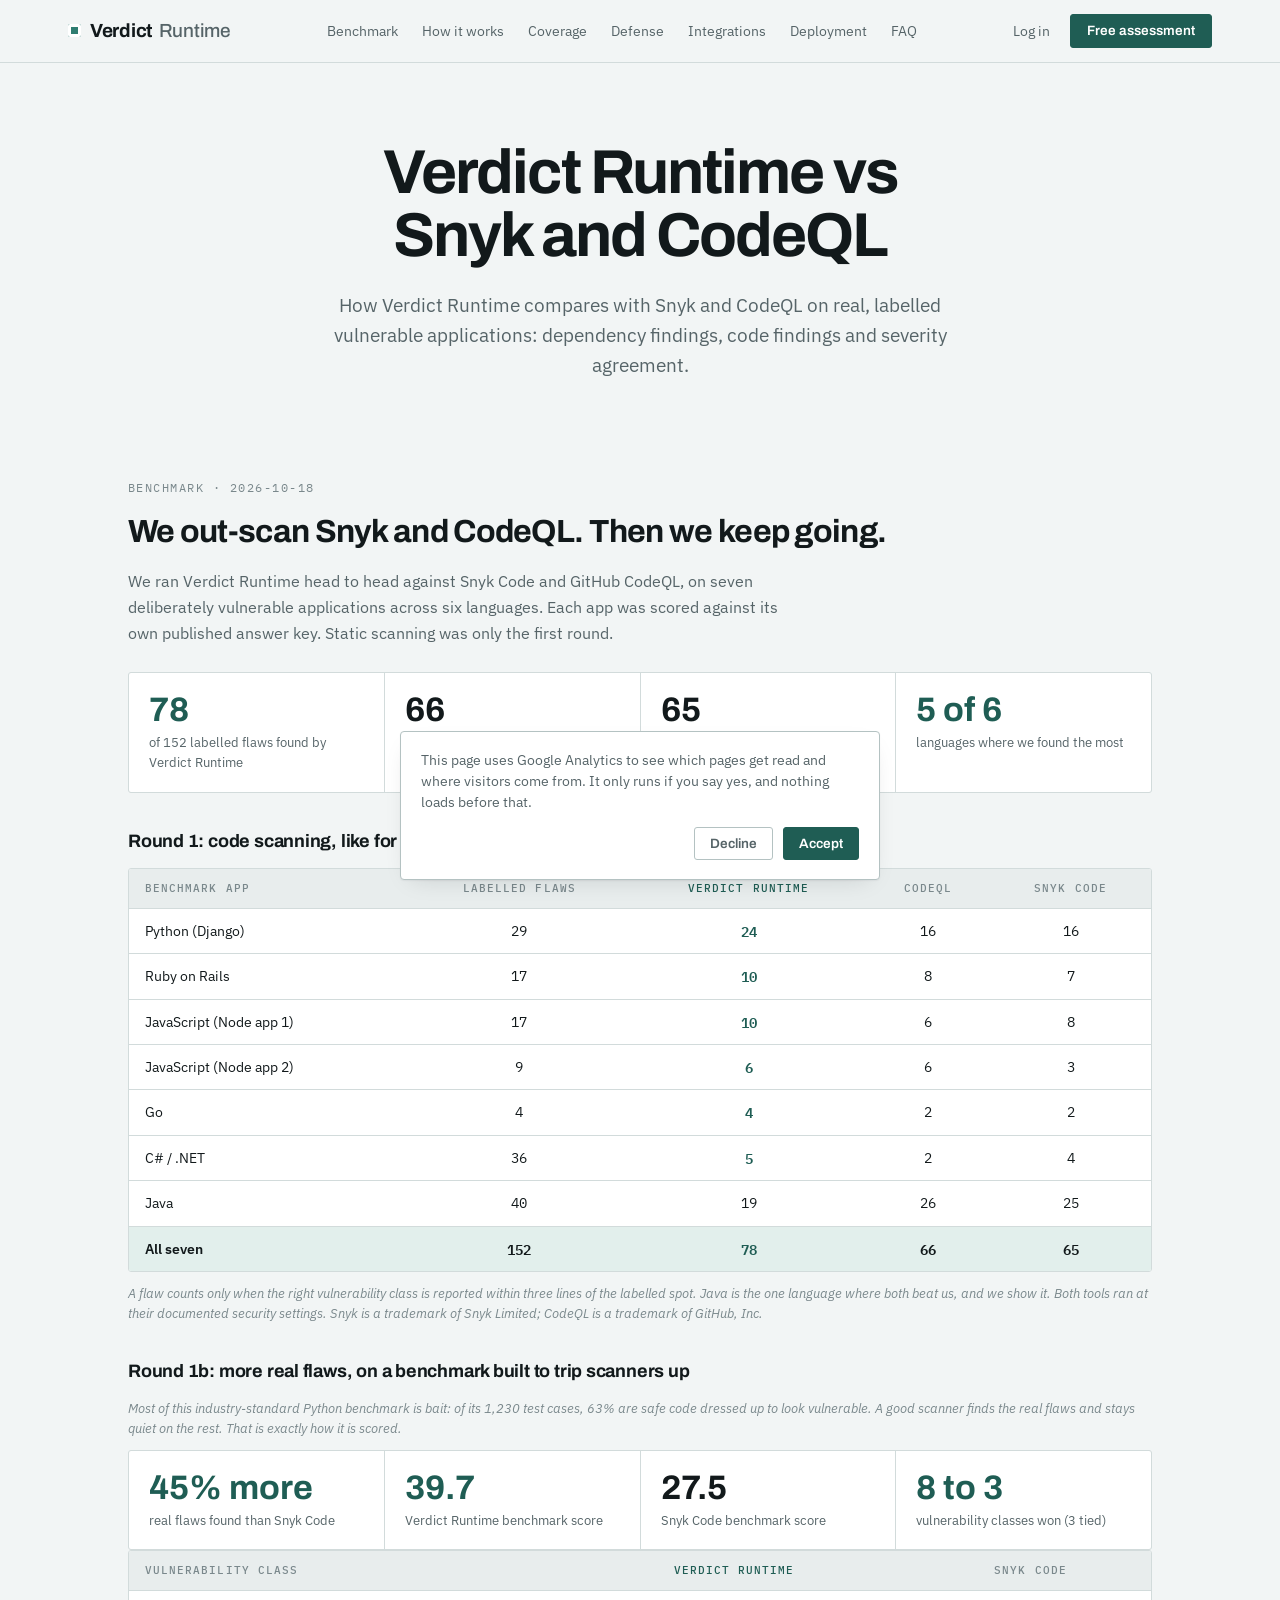
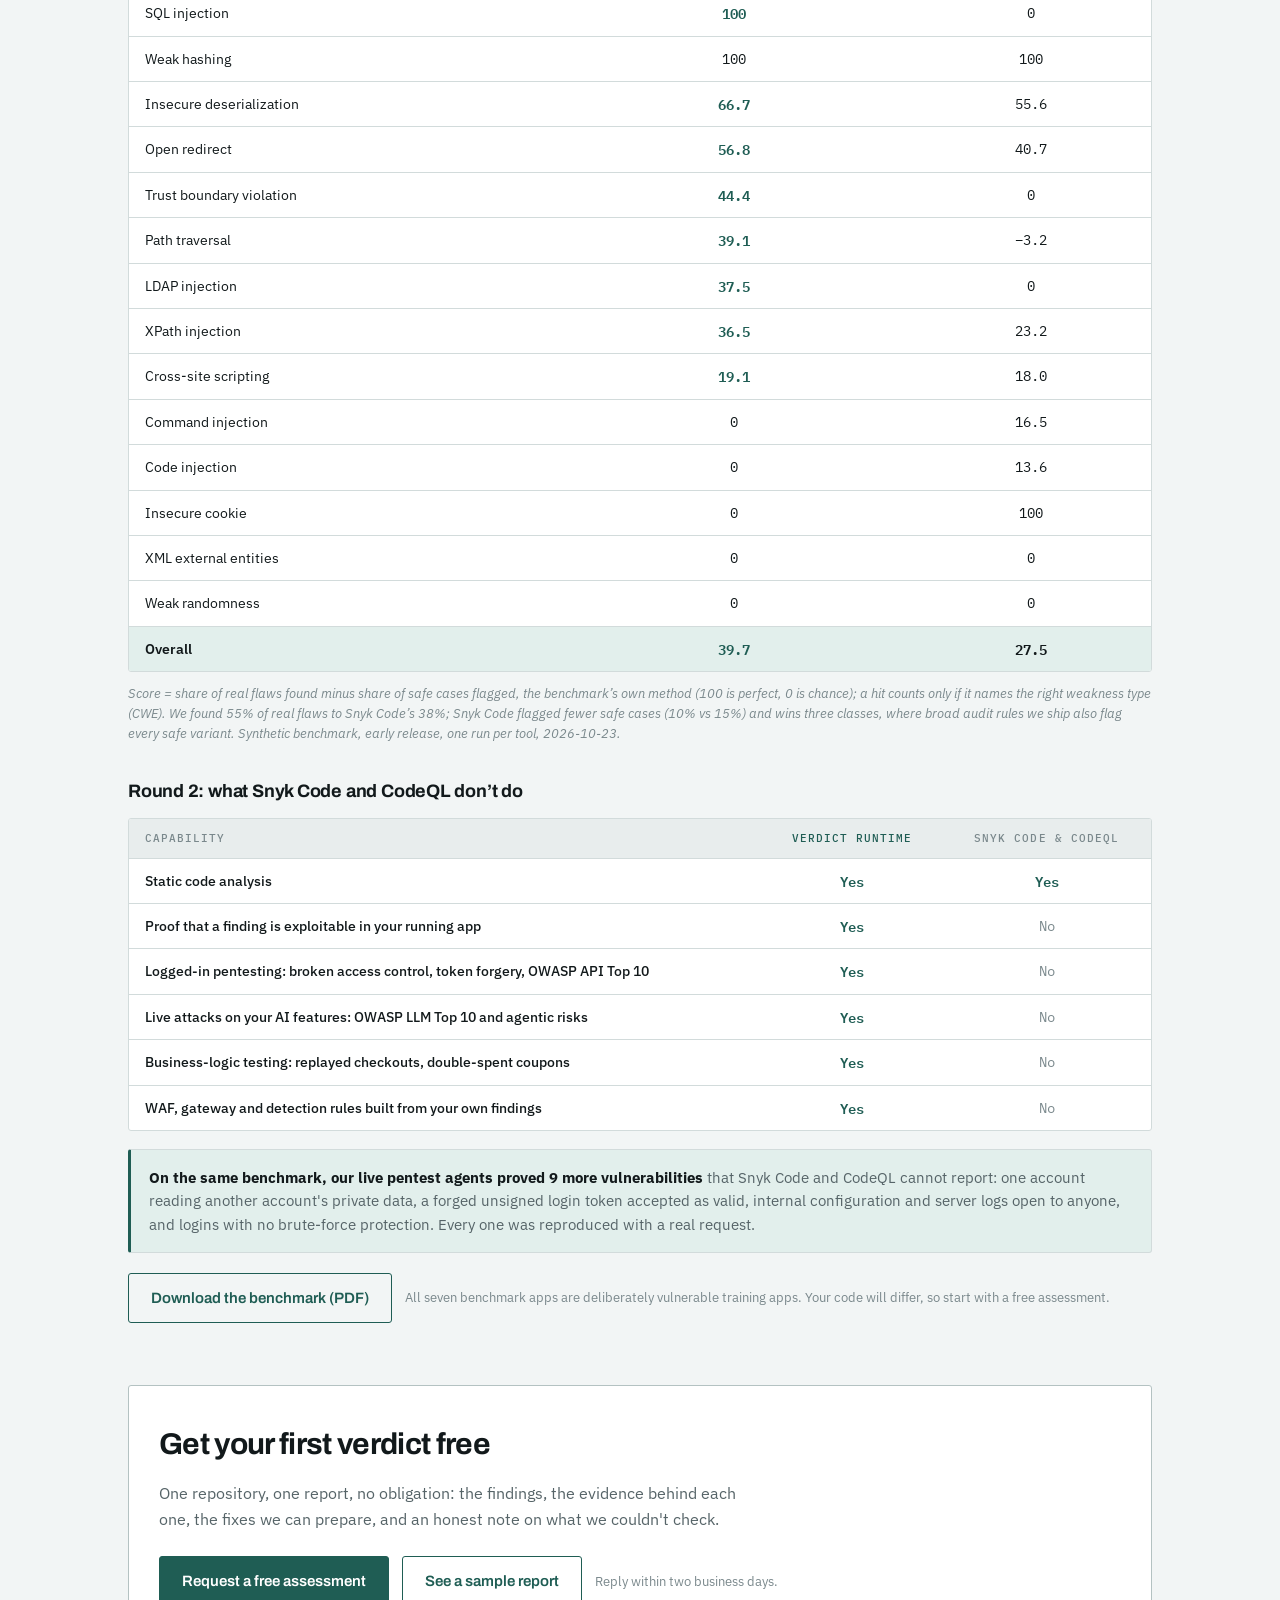
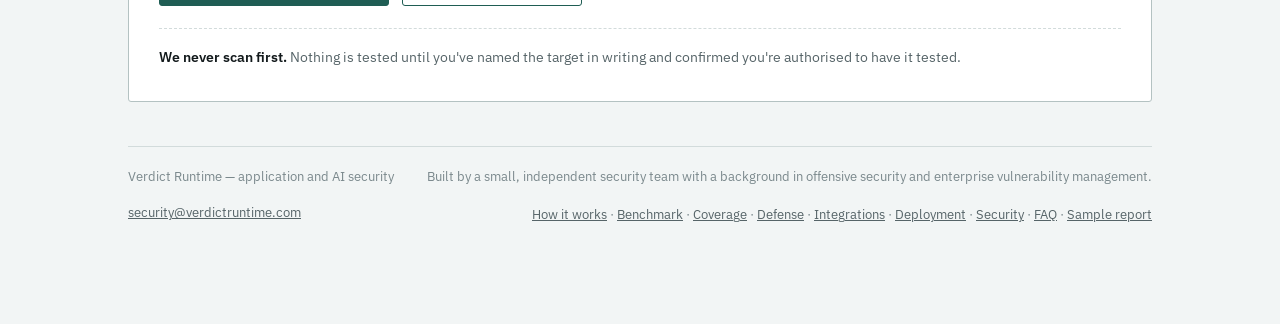
==== benchmark/index.html @ 04aa4dc8 "Benchmark: add Round 1b - precision vs Snyk Code on a labelled 1,230-case Python benchmark Co-Author" ====
<!doctype html>
<html lang="en">
<head>
<meta charset="utf-8">
<meta name="viewport" content="width=device-width, initial-scale=1">
<title>Benchmark vs Snyk and CodeQL - Verdict Runtime</title>
<meta name="description" content="How Verdict Runtime compares with Snyk and CodeQL on real, labelled vulnerable applications: dependency findings, code findings and severity agreement.">
<link rel="canonical" href="https://verdictruntime.com/benchmark/">
<link rel="icon" href="/favicon.svg" type="image/svg+xml">
<meta property="og:type" content="website">
<meta property="og:site_name" content="Verdict Runtime">
<meta property="og:title" content="Benchmark vs Snyk and CodeQL - Verdict Runtime">
<meta property="og:description" content="How Verdict Runtime compares with Snyk and CodeQL on real, labelled vulnerable applications: dependency findings, code findings and severity agreement.">
<meta property="og:url" content="https://verdictruntime.com/benchmark/">
<meta name="twitter:card" content="summary_large_image">
<link rel="preconnect" href="https://fonts.googleapis.com">
<link rel="preconnect" href="https://fonts.gstatic.com" crossorigin>
<link rel="stylesheet" href="https://fonts.googleapis.com/css2?family=Archivo:wght@500;600;700&amp;family=IBM+Plex+Mono:wght@400;500&amp;family=IBM+Plex+Sans:wght@400;500;600&amp;display=swap">
<link rel="stylesheet" href="/styles.css?v=9">
<script defer src="/consent.js"></script>
</head>
<body>

<nav class="topnav" aria-label="Main">
  <div class="topnav-in">
    <a class="wordmark" href="/"><span class="mark"></span><span>Verdict<span class="wordmark-2">Runtime</span></span></a>
    <div class="topnav-links">
      <a href="/benchmark/">Benchmark</a>
      <a href="/how-it-works/">How it works</a>
      <a href="/coverage/">Coverage</a>
      <a href="/defense/">Defense</a>
      <a href="/integrations/">Integrations</a>
      <a href="/deployment/">Deployment</a>
      <a href="/faq/">FAQ</a>
    </div>
    <div class="topnav-actions">
      <a class="topnav-login" href="https://app.verdictruntime.com/">Log in</a>
      <a class="btn btn-sm" href="mailto:security@verdictruntime.com?subject=Free%20first%20assessment&amp;body=Company%3A%0AWhat%20to%20assess%20(repository%20or%20URL)%3A%0AAre%20you%20authorised%20to%20have%20it%20tested%3F%3A%0A">Free assessment</a>
    </div>
  </div>
</nav>

<div class="wrap" id="top">

  <div class="hero hero-page">
    <h1>Verdict Runtime vs Snyk and CodeQL</h1>
    <p class="lede">How Verdict Runtime compares with Snyk and CodeQL on real, labelled vulnerable applications: dependency findings, code findings and severity agreement.</p>
  </div>

  <section id="benchmark">
    <div class="sec-head">
      <div class="eyebrow">Benchmark &middot; 2026-10-18</div>
      <h2>We out-scan Snyk and CodeQL. Then we keep going.</h2>
      <p>
        We ran Verdict Runtime head to head against Snyk Code and GitHub CodeQL, on seven
        deliberately vulnerable applications across six languages. Each app was scored against its own
        published answer key. Static scanning was only the first round.
      </p>
    </div>

    <div class="stats stats-tight">
      <div class="stat"><div class="stat-n ok">78</div><div class="stat-l">of 152 labelled flaws found by Verdict Runtime</div></div>
      <div class="stat"><div class="stat-n">66</div><div class="stat-l">found by GitHub CodeQL</div></div>
      <div class="stat"><div class="stat-n">65</div><div class="stat-l">found by Snyk Code</div></div>
      <div class="stat"><div class="stat-n ok">5 of 6</div><div class="stat-l">languages where we found the most</div></div>
    </div>

    <h3 class="bench-sub">Round 1: code scanning, like for like</h3>
    <div class="table-scroll">
      <table class="bench-table">
        <thead>
          <tr><th>Benchmark app</th><th class="num">Labelled flaws</th><th class="num us-h">Verdict Runtime</th><th class="num">CodeQL</th><th class="num">Snyk Code</th></tr>
        </thead>
        <tbody>
          <tr><td>Python (Django)</td><td class="num">29</td><td class="num us">24</td><td class="num">16</td><td class="num">16</td></tr>
          <tr><td>Ruby on Rails</td><td class="num">17</td><td class="num us">10</td><td class="num">8</td><td class="num">7</td></tr>
          <tr><td>JavaScript (Node app 1)</td><td class="num">17</td><td class="num us">10</td><td class="num">6</td><td class="num">8</td></tr>
          <tr><td>JavaScript (Node app 2)</td><td class="num">9</td><td class="num us">6</td><td class="num">6</td><td class="num">3</td></tr>
          <tr><td>Go</td><td class="num">4</td><td class="num us">4</td><td class="num">2</td><td class="num">2</td></tr>
          <tr><td>C# / .NET</td><td class="num">36</td><td class="num us">5</td><td class="num">2</td><td class="num">4</td></tr>
          <tr><td>Java</td><td class="num">40</td><td class="num">19</td><td class="num">26</td><td class="num">25</td></tr>
          <tr class="total"><td>All seven</td><td class="num">152</td><td class="num us">78</td><td class="num">66</td><td class="num">65</td></tr>
        </tbody>
      </table>
    </div>
    <p class="caption">
      A flaw counts only when the right vulnerability class is reported within three lines of the labelled spot.
      Java is the one language where both beat us, and we show it. Both tools ran at their documented security settings. Snyk is a trademark of Snyk Limited; CodeQL is a trademark of GitHub, Inc.
    </p>

    <h3 class="bench-sub">Round 1b: more real flaws, on a benchmark built to trip scanners up</h3>
    <p class="caption">
      Most of this industry-standard Python benchmark is bait: of its 1,230 test cases, 63% are safe code dressed up to
      look vulnerable. A good scanner finds the real flaws and stays quiet on the rest. That is exactly how it is scored.
    </p>
    <div class="stats stats-tight">
      <div class="stat"><div class="stat-n ok">45% more</div><div class="stat-l">real flaws found than Snyk Code</div></div>
      <div class="stat"><div class="stat-n ok">39.7</div><div class="stat-l">Verdict Runtime benchmark score</div></div>
      <div class="stat"><div class="stat-n">27.5</div><div class="stat-l">Snyk Code benchmark score</div></div>
      <div class="stat"><div class="stat-n ok">8 to 3</div><div class="stat-l">vulnerability classes won (3 tied)</div></div>
    </div>
    <div class="table-scroll">
      <table class="bench-table">
        <thead>
          <tr><th>Vulnerability class</th><th class="num us-h">Verdict Runtime</th><th class="num">Snyk Code</th></tr>
        </thead>
        <tbody>
          <tr><td>SQL injection</td><td class="num us">100</td><td class="num">0</td></tr>
          <tr><td>Weak hashing</td><td class="num">100</td><td class="num">100</td></tr>
          <tr><td>Insecure deserialization</td><td class="num us">66.7</td><td class="num">55.6</td></tr>
          <tr><td>Open redirect</td><td class="num us">56.8</td><td class="num">40.7</td></tr>
          <tr><td>Trust boundary violation</td><td class="num us">44.4</td><td class="num">0</td></tr>
          <tr><td>Path traversal</td><td class="num us">39.1</td><td class="num">&minus;3.2</td></tr>
          <tr><td>LDAP injection</td><td class="num us">37.5</td><td class="num">0</td></tr>
          <tr><td>XPath injection</td><td class="num us">36.5</td><td class="num">23.2</td></tr>
          <tr><td>Cross-site scripting</td><td class="num us">19.1</td><td class="num">18.0</td></tr>
          <tr><td>Command injection</td><td class="num">0</td><td class="num">16.5</td></tr>
          <tr><td>Code injection</td><td class="num">0</td><td class="num">13.6</td></tr>
          <tr><td>Insecure cookie</td><td class="num">0</td><td class="num">100</td></tr>
          <tr><td>XML external entities</td><td class="num">0</td><td class="num">0</td></tr>
          <tr><td>Weak randomness</td><td class="num">0</td><td class="num">0</td></tr>
          <tr class="total"><td>Overall</td><td class="num us">39.7</td><td class="num">27.5</td></tr>
        </tbody>
      </table>
    </div>
    <p class="caption">
      Score = share of real flaws found minus share of safe cases flagged, the benchmark&rsquo;s own method (100 is perfect,
      0 is chance); a hit counts only if it names the right weakness type (CWE). We found 55% of real flaws to Snyk Code&rsquo;s 38%;
      Snyk Code flagged fewer safe cases (10% vs 15%) and wins three classes, where broad audit rules we ship also flag every
      safe variant. Synthetic benchmark, early release, one run per tool, 2026-10-23.
    </p>

    <h3 class="bench-sub">Round 2: what Snyk Code and CodeQL don&rsquo;t do</h3>
    <div class="table-scroll">
      <table class="bench-table vs">
        <thead>
          <tr><th>Capability</th><th class="num us-h">Verdict Runtime</th><th class="num">Snyk Code &amp; CodeQL</th></tr>
        </thead>
        <tbody>
          <tr><td class="what">Static code analysis</td><td class="num yes">Yes</td><td class="num yes">Yes</td></tr>
          <tr><td class="what">Proof that a finding is exploitable in your running app</td><td class="num yes">Yes</td><td class="num no">No</td></tr>
          <tr><td class="what">Logged-in pentesting: broken access control, token forgery, OWASP API Top 10</td><td class="num yes">Yes</td><td class="num no">No</td></tr>
          <tr><td class="what">Live attacks on your AI features: OWASP LLM Top 10 and agentic risks</td><td class="num yes">Yes</td><td class="num no">No</td></tr>
          <tr><td class="what">Business-logic testing: replayed checkouts, double-spent coupons</td><td class="num yes">Yes</td><td class="num no">No</td></tr>
          <tr><td class="what">WAF, gateway and detection rules built from your own findings</td><td class="num yes">Yes</td><td class="num no">No</td></tr>
        </tbody>
      </table>
    </div>

    <div class="bench-live">
      <strong>On the same benchmark, our live pentest agents proved 9 more vulnerabilities</strong> that Snyk Code and CodeQL
      cannot report: one account reading another account's private data, a forged unsigned
      login token accepted as valid, internal configuration and server logs open to anyone, and logins
      with no brute-force protection. Every one was reproduced with a real request.
    </div>

    <div class="cta-row">
      <a class="btn btn-ghost" href="/verdict-runtime-vs-snyk-codeql.pdf" download>Download the benchmark (PDF)</a>
      <span class="btn-note">All seven benchmark apps are deliberately vulnerable training apps. Your code will differ, so start with a free assessment.</span>
    </div>
  </section>

  <div class="cta">
    <h2>Get your first verdict free</h2>
    <p>
      One repository, one report, no obligation: the findings, the evidence behind each one, the
      fixes we can prepare, and an honest note on what we couldn't check.
    </p>
    <div class="cta-row">
      <a class="btn" href="mailto:security@verdictruntime.com?subject=Free%20first%20assessment&amp;body=Company%3A%0AWhat%20to%20assess%20(repository%20or%20URL)%3A%0AAre%20you%20authorised%20to%20have%20it%20tested%3F%3A%0A">Request a free assessment</a>
      <a class="btn btn-ghost" href="/sample-report.html">See a sample report</a>
      <span class="btn-note">Reply within two business days.</span>
    </div>
    <div class="scoped">
      <strong>We never scan first.</strong> Nothing is tested until you've named the target in
      writing and confirmed you're authorised to have it tested.
    </div>
  </div>


  <footer>
    <div>Verdict Runtime &mdash; application and AI security</div>
    <div>Built by a small, independent security team with a background in offensive security and enterprise vulnerability management.</div>
    <div><a href="mailto:security@verdictruntime.com">security@verdictruntime.com</a></div>
    <div class="footer-links"><a href="/how-it-works/">How it works</a> &middot; <a href="/benchmark/">Benchmark</a> &middot; <a href="/coverage/">Coverage</a> &middot; <a href="/defense/">Defense</a> &middot; <a href="/integrations/">Integrations</a> &middot; <a href="/deployment/">Deployment</a> &middot; <a href="/security/">Security</a> &middot; <a href="/faq/">FAQ</a> &middot; <a href="/sample-report.html">Sample report</a></div>
  </footer>

</div>

<div id="consent-banner" class="consent" hidden role="dialog" aria-live="polite" aria-label="Cookie notice">
  <p>
    This page uses Google Analytics to see which pages get read and where visitors come
    from. It only runs if you say yes, and nothing loads before that.
  </p>
  <div class="consent-actions">
    <button type="button" id="consent-decline" class="consent-btn consent-btn-ghost">Decline</button>
    <button type="button" id="consent-accept" class="consent-btn consent-btn-solid">Accept</button>
  </div>
</div>

</body>
</html>
---- styles.css ----
/* Standalone document reset (the hosted page supplies its own). */
html { color-scheme: light dark; }
body { margin: 0; }
img { max-width: 100%; }

/* Utility classes replacing inline style attributes, so the site's
   Content-Security-Policy can forbid inline styles entirely. */
.push { margin-left: auto; }
.mb-s { margin-bottom: 9px; }
:root {
    --ground: #F2F5F5;
    --surface: #FFFFFF;
    --surface-sunk: #E8EDED;
    --line: #D2DBDB;
    --line-strong: #B4C2C2;
    --text: #12191B;
    --text-muted: #566468;
    --text-faint: #7A888C;
    --accent: #2F7D71;
    --accent-deep: #1F5D54;
    --accent-wash: #E2EFEC;
    --sev-critical: #A8231C;
    --sev-high: #B85A0C;
    --sev-medium: #8A6A08;
    --confirmed: #1F5D54;
    --shadow: 0 1px 2px rgba(18, 25, 27, .06), 0 8px 24px -12px rgba(18, 25, 27, .18);
  }

  @media (prefers-color-scheme: dark) {
    :root:not([data-theme="light"]) {
      --ground: #0D1315;
      --surface: #141D20;
      --surface-sunk: #101819;
      --line: #253235;
      --line-strong: #35474B;
      --text: #E8EFEF;
      --text-muted: #9BADB0;
      --text-faint: #71858A;
      --accent: #4FA898;
      --accent-deep: #6FC2B2;
      --accent-wash: #14312C;
      --sev-critical: #E4685F;
      --sev-high: #D98A45;
      --sev-medium: #C4A73F;
      --confirmed: #6FC2B2;
      --shadow: 0 1px 2px rgba(0, 0, 0, .4), 0 8px 24px -12px rgba(0, 0, 0, .6);
    }
  }

  :root[data-theme="dark"] {
    --ground: #0D1315;
    --surface: #141D20;
    --surface-sunk: #101819;
    --line: #253235;
    --line-strong: #35474B;
    --text: #E8EFEF;
    --text-muted: #9BADB0;
    --text-faint: #71858A;
    --accent: #4FA898;
    --accent-deep: #6FC2B2;
    --accent-wash: #14312C;
    --sev-critical: #E4685F;
    --sev-high: #D98A45;
    --sev-medium: #C4A73F;
    --confirmed: #6FC2B2;
    --shadow: 0 1px 2px rgba(0, 0, 0, .4), 0 8px 24px -12px rgba(0, 0, 0, .6);
  }

  * { box-sizing: border-box; }

  body {
    background: var(--ground);
    color: var(--text);
    font-family: "IBM Plex Sans", ui-sans-serif, system-ui, -apple-system, sans-serif;
    font-size: 16px;
    line-height: 1.6;
    -webkit-font-smoothing: antialiased;
  }

  .wrap { max-width: 940px; margin: 0 auto; padding: 0 28px 96px; }

  h1, h2, h3 {
    font-family: Archivo, "IBM Plex Sans", ui-sans-serif, system-ui, sans-serif;
    text-wrap: balance;
    margin: 0;
  }

  .eyebrow {
    font-family: "IBM Plex Mono", ui-monospace, SFMono-Regular, Menlo, monospace;
    font-size: 11.5px;
    letter-spacing: .13em;
    text-transform: uppercase;
    color: var(--text-faint);
  }

  /* ---------- masthead ---------- */
  .masthead {
    display: flex; align-items: baseline; justify-content: space-between;
    gap: 20px; flex-wrap: wrap;
    padding: 30px 0 16px;
    border-bottom: 1px solid var(--line);
  }

  .wordmark {
    font-family: Archivo, sans-serif; font-weight: 700; font-size: 19px;
    letter-spacing: -.015em; display: flex; align-items: center; gap: 9px;
  }

  .mark {
    width: 13px; height: 13px; border-radius: 2px;
    background: var(--accent); box-shadow: inset 0 0 0 3px var(--surface); flex: none;
  }

  .wordmark-2 { font-weight: 500; color: var(--text-muted); margin-left: .3em; }

  /* ---------- hero ---------- */
  .hero { padding: 60px 0 44px; }

  .hero h1 {
    font-size: clamp(38px, 6.4vw, 62px);
    line-height: 1.02; font-weight: 700; letter-spacing: -.032em; max-width: 15ch;
  }

  .hero h1 .em { color: var(--accent); }

  .lede {
    margin: 24px 0 0; font-size: 18.5px; line-height: 1.62;
    color: var(--text-muted); max-width: 62ch;
  }

  /* ---------- finding specimen ---------- */
  .specimen {
    margin-top: 42px; background: var(--surface);
    border: 1px solid var(--line); border-left: 3px solid var(--sev-high);
    border-radius: 3px; box-shadow: var(--shadow); overflow: hidden;
  }

  .specimen-head {
    display: flex; align-items: center; gap: 10px; flex-wrap: wrap;
    padding: 13px 20px; border-bottom: 1px solid var(--line); background: var(--surface-sunk);
  }

  .specimen-body { padding: 18px 20px 20px; }

  .specimen-title {
    font-family: Archivo, sans-serif; font-weight: 600; font-size: 17.5px; letter-spacing: -.01em;
  }

  .specimen-meta {
    font-family: "IBM Plex Mono", monospace; font-size: 12.5px;
    color: var(--text-muted); margin-top: 5px;
  }

  .evidence {
    margin-top: 16px; padding-top: 14px;
    border-top: 1px dashed var(--line); display: grid; gap: 7px;
  }

  .ev-row {
    display: grid; grid-template-columns: 92px 1fr; gap: 14px;
    font-size: 13.5px; align-items: baseline;
  }

  .ev-key {
    font-family: "IBM Plex Mono", monospace; font-size: 11px;
    letter-spacing: .09em; text-transform: uppercase; color: var(--text-faint);
  }

  .ev-val { color: var(--text-muted); }
  .ev-val code { font-family: "IBM Plex Mono", monospace; font-size: 12.5px; color: var(--text); }

  .chip {
    font-family: "IBM Plex Mono", monospace; font-size: 10.5px; font-weight: 500;
    letter-spacing: .1em; text-transform: uppercase; padding: 3.5px 8px;
    border-radius: 2px; border: 1px solid currentColor; white-space: nowrap;
  }

  .chip-confirmed { color: var(--confirmed); background: var(--accent-wash); }
  .chip-sev { color: var(--sev-high); }

  .caption { font-size: 12.5px; color: var(--text-faint); margin-top: 11px; font-style: italic; }

  /* ---------- sections ---------- */
  section { padding-top: 62px; }
  .sec-head { margin-bottom: 26px; }

  .sec-head h2 {
    font-size: clamp(25px, 3.4vw, 32px); font-weight: 700;
    letter-spacing: -.022em; margin-top: 9px;
  }

  .sec-head p { margin: 12px 0 0; color: var(--text-muted); max-width: 66ch; }

  /* ---------- confidence ladder ---------- */
  .ladder { display: grid; gap: 0; }

  .rung {
    display: grid; grid-template-columns: 128px 1fr; gap: 22px;
    padding: 20px 0; border-top: 1px solid var(--line); align-items: start;
  }

  .rung:last-child { border-bottom: 1px solid var(--line); }

  .rung-label {
    font-family: "IBM Plex Mono", monospace; font-size: 11.5px;
    letter-spacing: .07em; font-weight: 500; padding-top: 2px;
  }

  .r1 { color: var(--text-faint); }
  .r2 { color: var(--sev-high); }
  .r3 { color: var(--confirmed); }

  .rung h3 { font-size: 17px; font-weight: 600; letter-spacing: -.008em; }
  .rung p { margin: 6px 0 0; color: var(--text-muted); font-size: 14.8px; max-width: 60ch; }

  .rung-bar { height: 3px; border-radius: 2px; margin-bottom: 11px; background: currentColor; }
  .w1 { width: 26px; } .w2 { width: 62px; } .w3 { width: 106px; }

  /* ---------- coverage grid ---------- */
  .grid2 {
    display: grid; grid-template-columns: repeat(auto-fit, minmax(268px, 1fr));
    gap: 1px; background: var(--line); border: 1px solid var(--line);
    border-radius: 3px; overflow: hidden;
  }

  .cell { background: var(--surface); padding: 19px 20px 21px; }

  .cell h3 {
    font-size: 14.5px; font-weight: 600; letter-spacing: -.005em;
    display: flex; align-items: center; gap: 8px;
  }

  .dot { width: 6px; height: 6px; border-radius: 50%; background: var(--accent); flex: none; }

  .cell p { margin: 9px 0 0; font-size: 13.6px; line-height: 1.55; color: var(--text-muted); }

  .cell-note {
    margin-top: 11px; font-family: "IBM Plex Mono", monospace;
    font-size: 11.5px; color: var(--text-faint); line-height: 1.7;
  }

  /* ---------- table ---------- */
  .table-scroll {
    overflow-x: auto; border: 1px solid var(--line);
    border-radius: 3px; background: var(--surface);
  }

  table { border-collapse: collapse; width: 100%; min-width: 660px; }

  th, td { text-align: left; padding: 11px 16px; border-bottom: 1px solid var(--line); vertical-align: top; }
  thead th { background: var(--surface-sunk); }

  th {
    font-family: "IBM Plex Mono", monospace; font-size: 10.5px;
    letter-spacing: .1em; text-transform: uppercase; color: var(--text-faint); font-weight: 500;
  }

  tbody tr:last-child td { border-bottom: none; }

  td.id {
    font-family: "IBM Plex Mono", monospace; font-size: 12px;
    color: var(--accent); white-space: nowrap; font-variant-numeric: tabular-nums;
  }

  td.what { font-size: 14px; font-weight: 500; }
  td.proves { font-size: 13.5px; color: var(--text-muted); }

  /* ---------- remediation flow ---------- */
  .flow { display: grid; gap: 14px; grid-template-columns: 1fr; }

  @media (min-width: 760px) { .flow { grid-template-columns: repeat(3, 1fr); gap: 16px; } }

  .step {
    background: var(--surface); border: 1px solid var(--line);
    border-top: 2px solid var(--accent); border-radius: 3px; padding: 18px 19px 20px;
    position: relative;
  }

  .step-n {
    font-family: "IBM Plex Mono", monospace; font-size: 11px;
    letter-spacing: .1em; color: var(--accent); font-weight: 500;
  }

  .step h3 { font-size: 15.5px; font-weight: 600; margin-top: 7px; letter-spacing: -.008em; }
  .step p { margin: 8px 0 0; font-size: 13.7px; line-height: 1.55; color: var(--text-muted); }

  .flow-note {
    margin-top: 18px; font-size: 14.2px; color: var(--text-muted);
    border-left: 2px solid var(--line-strong); padding-left: 15px; max-width: 64ch;
  }

  /* ---------- scope gate ---------- */
  .gate {
    background: var(--surface); border: 1px solid var(--line); border-radius: 3px;
    padding: 26px 26px 28px; display: grid; gap: 20px; grid-template-columns: 1fr;
  }

  @media (min-width: 720px) { .gate { grid-template-columns: 1.05fr .95fr; gap: 34px; } }

  .gate p { margin: 10px 0 0; color: var(--text-muted); font-size: 15px; }

  .scope-file {
    background: var(--surface-sunk); border: 1px solid var(--line); border-radius: 3px;
    padding: 15px 16px; font-family: "IBM Plex Mono", monospace;
    font-size: 12.3px; line-height: 1.85; overflow-x: auto;
  }

  .scope-file .c { color: var(--text-faint); }
  .scope-file .k { color: var(--accent); }

  .tiers { list-style: none; margin: 14px 0 0; padding: 0; display: grid; gap: 8px; }

  .tiers li {
    display: grid; grid-template-columns: 13px 1fr; gap: 10px;
    font-size: 14px; color: var(--text-muted); align-items: start;
  }

  .tiers span { font-family: "IBM Plex Mono", monospace; color: var(--accent); line-height: 1.5; }

  /* ---------- proof strip ---------- */
  .proof {
    margin-top: 26px; display: grid; grid-template-columns: repeat(auto-fit, minmax(190px, 1fr));
    gap: 22px; padding: 22px 0 0; border-top: 1px solid var(--line);
  }

  .proof-item dt {
    font-family: "IBM Plex Mono", monospace; font-size: 11px;
    letter-spacing: .09em; text-transform: uppercase; color: var(--text-faint);
  }

  .proof-item dd { margin: 7px 0 0; font-size: 14.2px; color: var(--text-muted); line-height: 1.5; }
  .proof-item dd a { color: var(--accent); text-decoration-thickness: 1px; text-underline-offset: 2px; }

  /* ---------- cta ---------- */
  .cta {
    margin-top: 62px; background: var(--surface); border: 1px solid var(--line-strong);
    border-radius: 3px; padding: 34px 30px 32px;
  }

  .cta h2 {
    font-size: clamp(24px, 3.2vw, 30px); font-weight: 700;
    letter-spacing: -.022em; max-width: 22ch;
  }

  .cta p { margin: 13px 0 0; color: var(--text-muted); max-width: 60ch; }

  .cta-row { margin-top: 24px; display: flex; flex-wrap: wrap; gap: 13px; align-items: center; }

  .btn {
    display: inline-block; background: var(--accent-deep); color: #FFFFFF;
    font-family: Archivo, sans-serif; font-weight: 600; font-size: 15px;
    padding: 12px 22px; border-radius: 3px; text-decoration: none;
    border: 1px solid var(--accent-deep);
  }

  @media (prefers-color-scheme: dark) {
    :root:not([data-theme="light"]) .btn {
      color: #08110F; background: var(--accent); border-color: var(--accent);
    }
  }

  :root[data-theme="dark"] .btn {
    color: #08110F; background: var(--accent); border-color: var(--accent);
  }

  .btn:focus-visible, a:focus-visible { outline: 2px solid var(--accent); outline-offset: 3px; }

  .btn-note { font-size: 13.4px; color: var(--text-faint); }

  .scoped {
    margin-top: 22px; padding-top: 18px; border-top: 1px dashed var(--line);
    font-size: 13.6px; color: var(--text-muted);
  }

  .scoped strong { color: var(--text); font-weight: 600; }

  footer {
    margin-top: 44px; padding-top: 20px; border-top: 1px solid var(--line);
    font-size: 12.8px; color: var(--text-faint);
    display: flex; justify-content: space-between; gap: 16px; flex-wrap: wrap;
  }

  footer a { color: var(--text-muted); }
  .footer-links { line-height: 1.9; }
  .hero-page { padding-bottom: 8px; }

  @media (max-width: 560px) {
    .rung { grid-template-columns: 1fr; gap: 8px; }
    .ev-row { grid-template-columns: 1fr; gap: 2px; }
  }

  @media (prefers-reduced-motion: reduce) {
    * { animation: none !important; transition: none !important; }
  }

/* ---------- consent banner ---------- */
.consent {
  position: fixed;
  left: 20px;
  right: 20px;
  bottom: 20px;
  max-width: 480px;
  margin: 0 auto;
  z-index: 100;
  background: var(--surface);
  border: 1px solid var(--line-strong);
  border-radius: 4px;
  box-shadow: var(--shadow);
  padding: 18px 20px 19px;
}

.consent[hidden] { display: none; }

.consent p {
  margin: 0;
  font-size: 13.6px;
  line-height: 1.55;
  color: var(--text-muted);
}

.consent-actions {
  margin-top: 14px;
  display: flex;
  gap: 10px;
  justify-content: flex-end;
}

.consent-btn {
  font-family: Archivo, sans-serif;
  font-weight: 600;
  font-size: 13.5px;
  padding: 8px 15px;
  border-radius: 3px;
  cursor: pointer;
}

.consent-btn-ghost {
  background: transparent;
  color: var(--text-muted);
  border: 1px solid var(--line-strong);
}

.consent-btn-solid {
  background: var(--accent-deep);
  color: #FFFFFF;
  border: 1px solid var(--accent-deep);
}

@media (prefers-color-scheme: dark) {
  :root:not([data-theme="light"]) .consent-btn-solid {
    color: #08110F; background: var(--accent); border-color: var(--accent);
  }
}

:root[data-theme="dark"] .consent-btn-solid {
  color: #08110F; background: var(--accent); border-color: var(--accent);
}

.consent-btn:focus-visible { outline: 2px solid var(--accent); outline-offset: 2px; }

@media (max-width: 560px) {
  .consent { left: 12px; right: 12px; bottom: 12px; padding: 16px 17px 17px; }
}

/* Secondary button, and the sample-report page (sample-report.html). */
.btn-ghost { background: transparent; color: var(--accent-deep); }
.hero .cta-row { margin-top: 26px; }
.chip-crit { color: var(--sev-critical); }
.chip-med { color: var(--sev-medium); }
.chip-single { color: var(--text-muted); }
.stats {
  display: grid; grid-template-columns: repeat(auto-fit, minmax(170px, 1fr));
  gap: 1px; background: var(--line); border: 1px solid var(--line);
  border-radius: 3px; overflow: hidden; margin-top: 30px;
}
.stat { background: var(--surface); padding: 18px 20px; }
.stat-n { font-family: Archivo, sans-serif; font-size: 34px; font-weight: 700; line-height: 1.1; }
.stat-n.ok { color: var(--confirmed); }
.stat-l { font-size: 13px; color: var(--text-muted); margin-top: 4px; }
.finding { margin-top: 18px; }
.finding.crit { border-left-color: var(--sev-critical); }
.finding.med { border-left-color: var(--sev-medium); }
.finding.single { border-left-color: var(--line-strong); }
.limits li { margin: 8px 0; color: var(--text-muted); font-size: 14.5px; }
.back { font-size: 14px; color: var(--accent-deep); }
.demo {
  display: block; width: 100%; height: auto; aspect-ratio: 16 / 9;
  background: #080C10; border: 1px solid var(--line); border-radius: 3px; box-shadow: var(--shadow);
}

/* ---------- landing page v2 (2026-10-11) ---------- */
html { scroll-behavior: smooth; scroll-padding-top: 72px; }
.wrap { max-width: 1080px; }

.topnav {
  position: sticky; top: 0; z-index: 50;
  background: color-mix(in srgb, var(--ground) 88%, transparent);
  backdrop-filter: blur(8px); -webkit-backdrop-filter: blur(8px);
  border-bottom: 1px solid var(--line);
}
.topnav-in {
  max-width: 1200px; margin: 0 auto; padding: 14px 28px;
  display: flex; align-items: center; gap: 28px;
}
.topnav .wordmark { color: var(--text); text-decoration: none; white-space: nowrap; flex: none; }
.topnav-links { display: flex; align-items: center; justify-content: center; gap: 24px; flex: 1; }
.topnav-links a, .topnav-login {
  color: var(--text-muted); text-decoration: none; font-size: 14px; line-height: 1; white-space: nowrap;
}
.topnav-links a:hover, .topnav-login:hover { color: var(--text); }
.topnav-actions { display: flex; align-items: center; gap: 20px; flex: none; }
.topnav .btn-sm { padding: 9px 16px; font-size: 13.5px; line-height: 1; white-space: nowrap; }
@media (max-width: 1060px) { .topnav-links { display: none; } .topnav-actions { margin-left: auto; } }
@media (max-width: 480px) {
  .topnav-in { gap: 12px; }
  .topnav .wordmark { font-size: 16px; gap: 7px; }
  .topnav-actions { gap: 14px; }
  .topnav .btn-sm { padding: 8px 12px; font-size: 13px; }
}

.hero { padding: 64px 0 36px; }
.hero h1 { max-width: 19ch; margin-top: 14px; }
.hero .lede { max-width: 58ch; }

.trust-strip {
  list-style: none; margin: 40px 0 0; padding: 0;
  display: grid; grid-template-columns: repeat(auto-fit, minmax(190px, 1fr));
  gap: 1px; background: var(--line); border: 1px solid var(--line); border-radius: 3px; overflow: hidden;
}
.trust-strip li { background: var(--surface); padding: 14px 18px; display: grid; gap: 2px; }
.trust-strip strong { font-family: Archivo, sans-serif; font-size: 17px; letter-spacing: -.01em; }
.trust-strip span { font-size: 13px; color: var(--text-muted); }

.demo-sec { padding-top: 34px; }
.demo-sec .caption { text-align: center; }

.value3 { display: grid; gap: 16px; grid-template-columns: repeat(auto-fit, minmax(240px, 1fr)); }
.value { border-top: 2px solid var(--accent); padding-top: 14px; }
.value-n { font-family: "IBM Plex Mono", monospace; font-size: 11px; color: var(--accent); letter-spacing: .1em; }
.value h3 { font-size: 19px; font-weight: 700; letter-spacing: -.015em; margin-top: 6px; }
.value p { margin: 8px 0 0; color: var(--text-muted); font-size: 14.6px; }

.loop {
  list-style: none; margin: 0; padding: 0; display: grid; gap: 12px;
  grid-template-columns: repeat(auto-fit, minmax(190px, 1fr));
}
.loop-step {
  background: var(--surface); border: 1px solid var(--line); border-top: 2px solid var(--accent);
  border-radius: 3px; padding: 16px 17px 18px;
}
.loop-step h3 { font-size: 15.5px; font-weight: 600; margin-top: 7px; letter-spacing: -.008em; }
.loop-step p { margin: 8px 0 0; font-size: 13.6px; line-height: 1.55; color: var(--text-muted); }

.split { display: grid; gap: 28px; grid-template-columns: 1fr; align-items: start; }
@media (min-width: 880px) { .split { grid-template-columns: 1fr 1fr; gap: 40px; } }
.split .specimen { margin-top: 0; }
.ladder-compact { margin-top: 22px; }
.ladder-compact .rung { grid-template-columns: 104px 1fr; gap: 16px; padding: 14px 0; }
.ladder-compact .rung h3 { font-size: 15.5px; }
.ladder-compact .rung p { font-size: 14px; margin-top: 3px; }

.grid3 {
  display: grid; grid-template-columns: repeat(auto-fit, minmax(280px, 1fr));
  gap: 1px; background: var(--line); border: 1px solid var(--line); border-radius: 3px; overflow: hidden;
}
.flow-note strong { color: var(--text); }

.more { margin-top: 18px; }
.more > summary, .faq summary {
  cursor: pointer; list-style: none; font-weight: 600; color: var(--accent-deep);
}
.more > summary::-webkit-details-marker, .faq summary::-webkit-details-marker { display: none; }
.more > summary::before { content: "+ "; font-family: "IBM Plex Mono", monospace; }
.more[open] > summary::before { content: "\2212 "; }
.more[open] > summary { margin-bottom: 14px; }

.deploy3 { display: grid; gap: 14px; grid-template-columns: repeat(auto-fit, minmax(250px, 1fr)); }
.deploy { background: var(--surface); border: 1px solid var(--line); border-radius: 3px; padding: 20px 20px 22px; }
.deploy-tag {
  display: inline-block; font-family: "IBM Plex Mono", monospace; font-size: 10.5px;
  letter-spacing: .1em; text-transform: uppercase; color: var(--confirmed);
  background: var(--accent-wash); padding: 3px 8px; border-radius: 2px;
}
.deploy h3 { font-size: 17px; font-weight: 700; margin-top: 12px; letter-spacing: -.012em; }
.deploy p { margin: 8px 0 0; font-size: 14px; color: var(--text-muted); }

.gate-h { font-size: clamp(22px, 2.8vw, 27px); font-weight: 700; letter-spacing: -.02em; margin-top: 9px; }

.faq { border-top: 1px solid var(--line); }
.faq details { border-bottom: 1px solid var(--line); padding: 16px 0; }
.faq summary { color: var(--text); font-size: 16px; display: flex; justify-content: space-between; gap: 16px; }
.faq summary::after { content: "+"; font-family: "IBM Plex Mono", monospace; color: var(--accent); }
.faq details[open] summary::after { content: "\2212"; }
.faq p { margin: 10px 0 0; color: var(--text-muted); font-size: 14.8px; max-width: 72ch; }

@media (max-width: 560px) {
  .wrap { padding: 0 16px 72px; }
  .topnav-in { padding: 10px 16px; }
  .ladder-compact .rung { grid-template-columns: 1fr; gap: 4px; }
}

.hero { text-align: center; }
.hero h1, .hero .lede { margin-left: auto; margin-right: auto; }
.hero .cta-row { justify-content: center; }
.trust-strip { text-align: left; }
@media (prefers-color-scheme: dark) {
  :root:not([data-theme="light"]) .btn-ghost { background: transparent; color: var(--accent-deep); border-color: var(--line-strong); }
}
:root[data-theme="dark"] .btn-ghost { background: transparent; color: var(--accent-deep); border-color: var(--line-strong); }

/* ---------- benchmark vs Snyk Code / CodeQL (2026-10-18) ---------- */
.stats-tight { margin-top: 4px; }
.bench-sub { font-size: 18px; font-weight: 700; letter-spacing: -.012em; margin: 34px 0 12px; }
.bench-table td.num, .bench-table th.num { text-align: center; font-family: "IBM Plex Mono", monospace; font-variant-numeric: tabular-nums; }
.bench-table td { font-size: 14px; }
.bench-table td.us { color: var(--confirmed); font-weight: 600; }
.bench-table th.us-h { color: var(--confirmed); }
.bench-table tr.total td { background: var(--accent-wash); font-weight: 600; border-top: 1px solid var(--accent); }
.bench-table.vs td.yes { color: var(--confirmed); font-weight: 600; }
.bench-table.vs td.no { color: var(--text-faint); }
.bench-live {
  margin-top: 18px; background: var(--accent-wash); border: 1px solid var(--line);
  border-left: 3px solid var(--confirmed); border-radius: 3px; padding: 16px 18px;
  font-size: 14.6px; color: var(--text-muted); line-height: 1.6;
}
.bench-live strong { color: var(--text); }
#benchmark .cta-row { margin-top: 20px; }

/* ---------- integrations: SDLC lane + PR comment (2026-10-19) ---------- */
.lane { list-style: none; margin: 0; padding: 0; display: grid; gap: 12px; grid-template-columns: 1fr; position: relative; }
.stage {
  background: var(--surface); border: 1px solid var(--line); border-radius: 3px;
  padding: 16px 17px 18px; position: relative;
}
.stage-node {
  width: 32px; height: 32px; border-radius: 50%; background: var(--surface);
  border: 2px solid var(--accent); color: var(--accent); display: flex; align-items: center; justify-content: center;
  font-family: "IBM Plex Mono", monospace; font-size: 11px; font-weight: 500; position: relative; z-index: 1;
}
.stage-label {
  margin-top: 12px; font-family: "IBM Plex Mono", monospace; font-size: 10.5px;
  letter-spacing: .12em; text-transform: uppercase; color: var(--accent);
}
.stage h3 { font-size: 15.5px; font-weight: 600; letter-spacing: -.008em; margin-top: 5px; }
.stage p { margin: 7px 0 0; font-size: 13.4px; line-height: 1.55; color: var(--text-muted); }
.tchips { display: flex; flex-wrap: wrap; gap: 6px; margin-top: 12px; }
.tchip {
  font-family: "IBM Plex Mono", monospace; font-size: 10.5px; padding: 2px 8px;
  border: 1px solid var(--line-strong); border-radius: 20px; color: var(--text-muted); background: var(--surface);
  white-space: nowrap;
}
.tchip.soon { border-style: dashed; color: var(--text-faint); }
@media (min-width: 900px) {
  .lane { grid-template-columns: repeat(5, 1fr); gap: 0; }
  .lane::before {
    content: ""; position: absolute; left: 10%; right: 10%; top: 15px; height: 2px;
    background: linear-gradient(90deg, var(--accent), var(--accent-deep)); opacity: .55;
  }
  .stage { background: transparent; border: none; padding: 0 12px; text-align: center; }
  .stage-node { margin: 0 auto; }
  .tchips { justify-content: center; }
}

.pr-split { margin-top: 44px; }
.pr-comment { border-left-color: var(--sev-critical); }
.prc-head {
  display: flex; align-items: center; gap: 8px; flex-wrap: wrap;
  padding: 12px 18px; background: var(--surface-sunk); border-bottom: 1px solid var(--line);
  font-size: 13px; color: var(--text-muted);
}
.prc-head strong { color: var(--text); font-weight: 600; }
.prc-bot {
  width: 22px; height: 22px; border-radius: 5px; background: var(--accent);
  display: flex; align-items: center; justify-content: center; flex: none;
}
.prc-bot i { width: 8px; height: 8px; border-radius: 1.5px; background: var(--ground); display: block; }
.prc-list { margin-top: 14px; border-top: 1px dashed var(--line); padding-top: 12px; display: grid; gap: 11px; }
.prc-row { display: grid; grid-template-columns: 74px 1fr; gap: 12px; align-items: start; }
.prc-row .chip { text-align: center; }
.prc-rule { font-size: 13.8px; font-weight: 500; color: var(--text); line-height: 1.4; }
.prc-loc { font-family: "IBM Plex Mono", monospace; font-size: 12px; color: var(--text-faint); margin-top: 2px; }
.prc-foot {
  margin-top: 14px; padding-top: 11px; border-top: 1px dashed var(--line);
  font-family: "IBM Plex Mono", monospace; font-size: 11.5px; color: var(--accent);
}
.pr-h { font-size: clamp(20px, 2.4vw, 24px); font-weight: 700; letter-spacing: -.018em; }
.ladder-compact .rung-label { white-space: nowrap; }

/* ---------- integrations: table-stakes checklist ---------- */
.essentials {
  margin-top: 44px; background: var(--surface); border: 1px solid var(--line);
  border-radius: 3px; padding: 24px 24px 22px;
}
.essentials-lede { margin: 8px 0 0; color: var(--text-muted); font-size: 14.6px; }
.checklist {
  list-style: none; margin: 18px 0 0; padding: 0; display: grid; gap: 10px 26px;
  grid-template-columns: repeat(auto-fit, minmax(270px, 1fr));
}
.checklist li {
  display: grid; grid-template-columns: 18px 1fr; gap: 9px; align-items: start;
  font-size: 14px; line-height: 1.45; color: var(--text);
}
.checklist li::before {
  content: "\2713"; font-family: "IBM Plex Mono", monospace; font-weight: 600;
  color: var(--confirmed); line-height: 1.45;
}

/* ---------- integrations: workflow video ---------- */
.wf-video { margin: 0 0 40px; }
.wf-video .caption { text-align: center; }
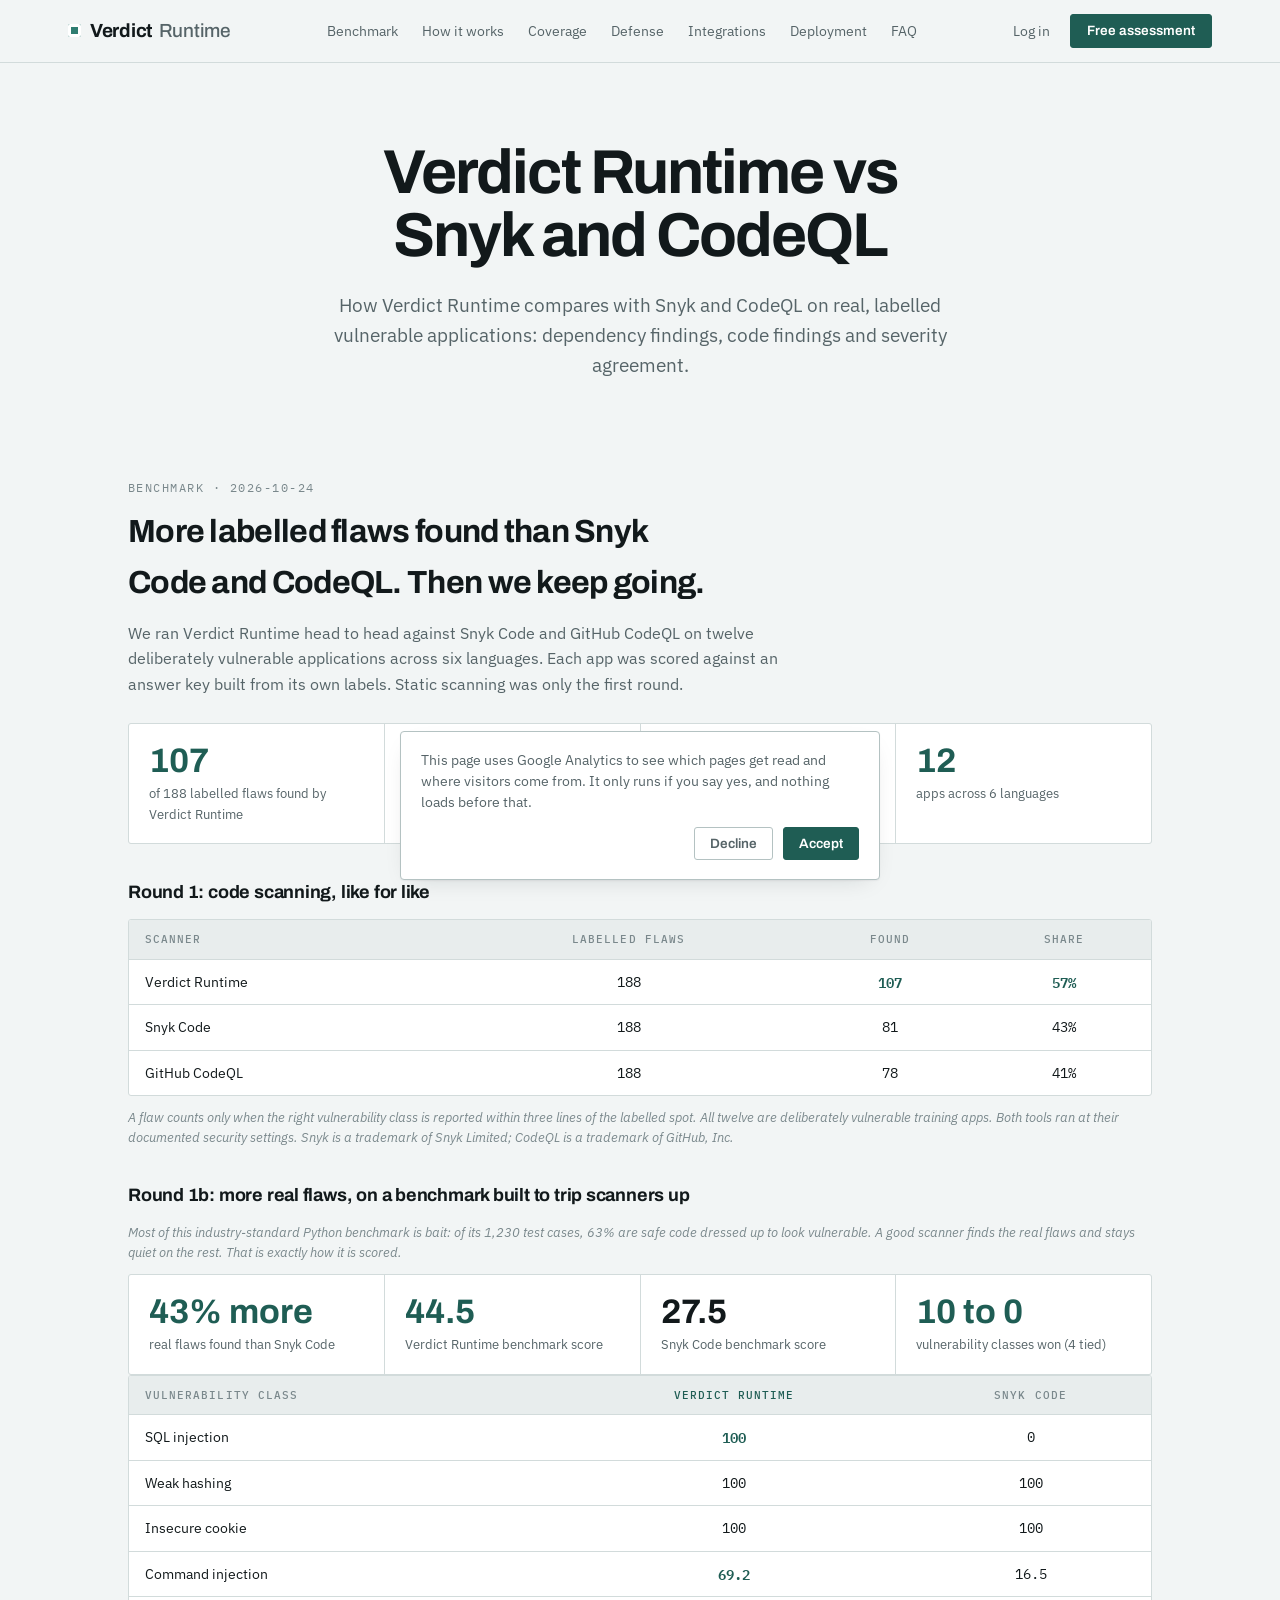
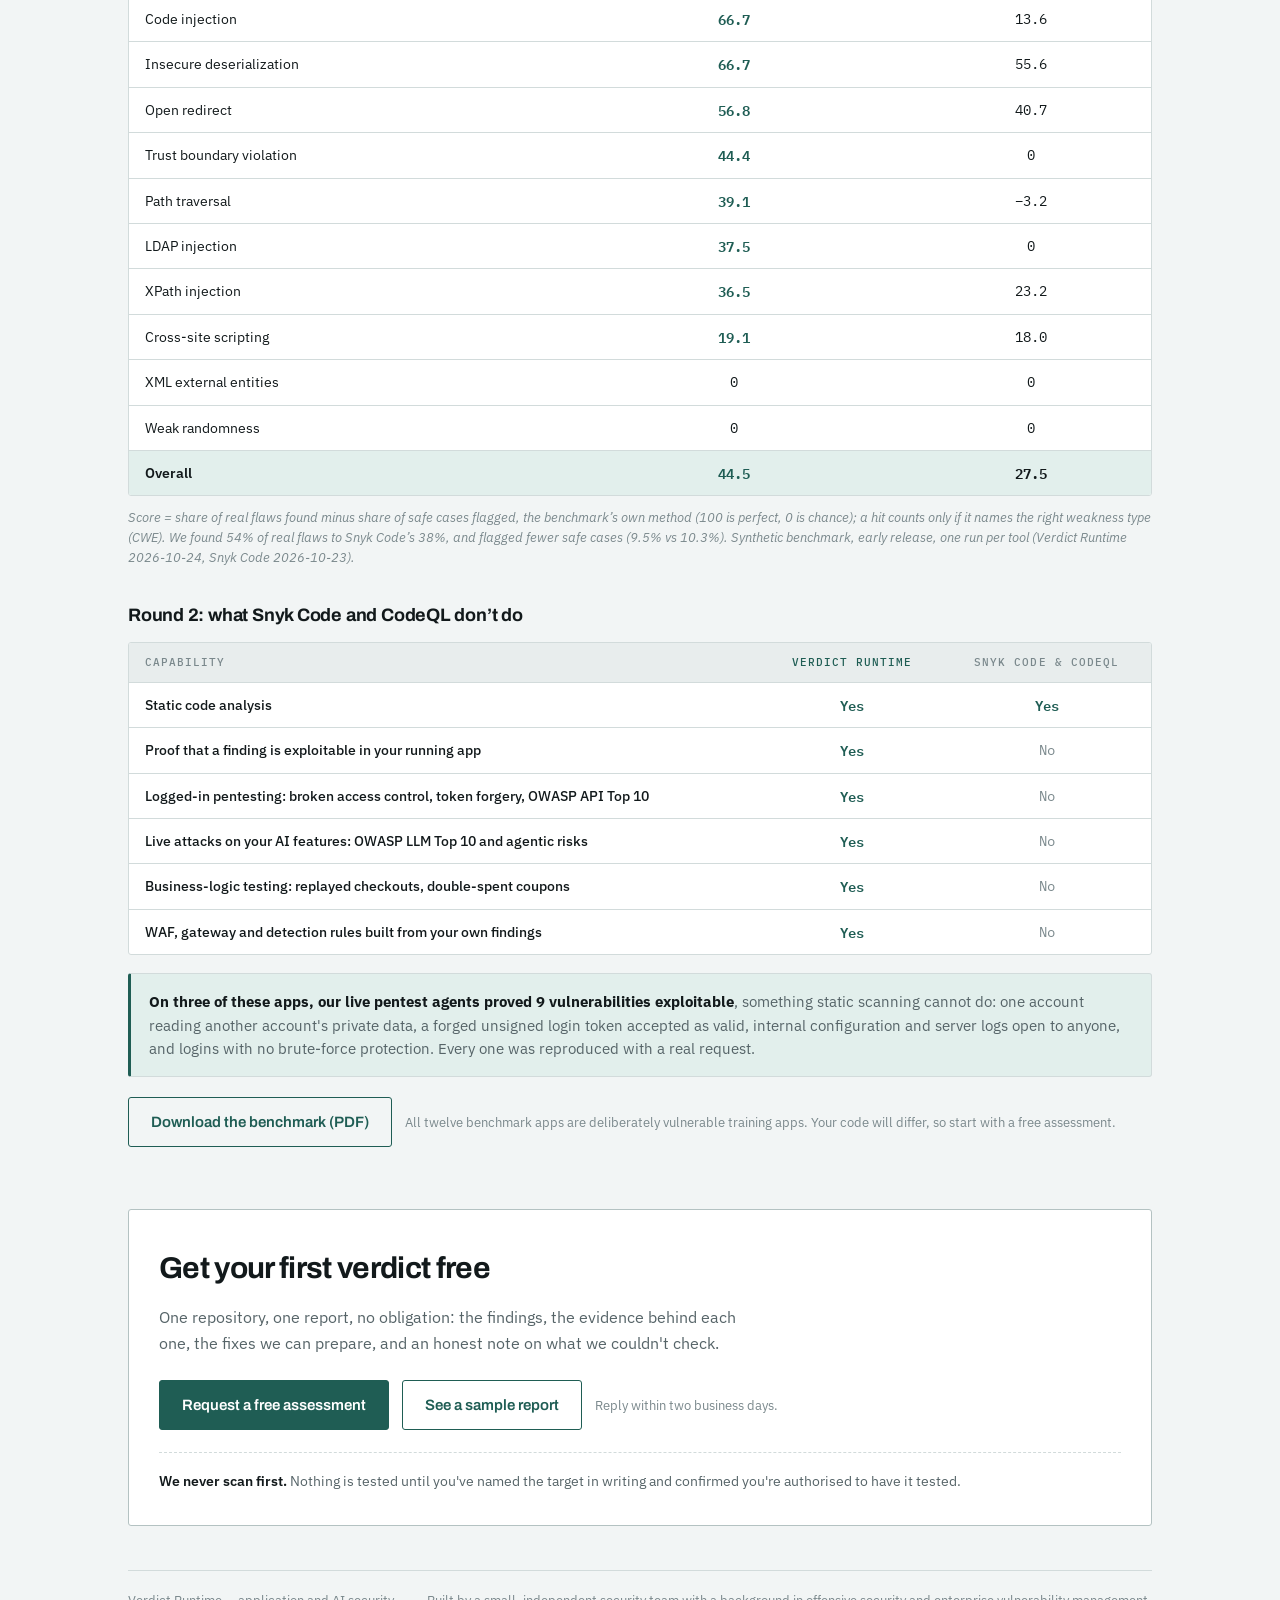
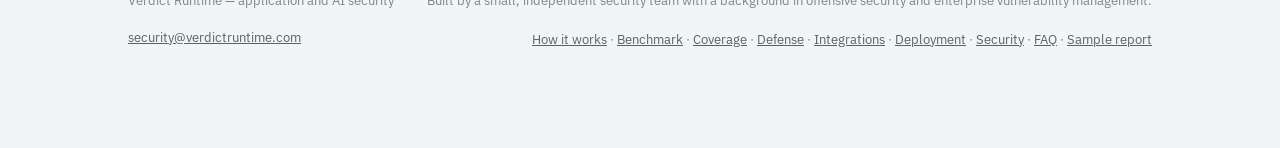
==== commit 4fb32c4a: "Benchmark: 12 apps (107/188 vs Snyk Code 81, CodeQL 78), Python benchmark 44.5 vs 27.5 - Round 1: re" ====
--- a/benchmark/index.html
+++ b/benchmark/index.html
@@ -49,43 +49,39 @@
 
   <section id="benchmark">
     <div class="sec-head">
-      <div class="eyebrow">Benchmark &middot; 2026-10-18</div>
-      <h2>We out-scan Snyk and CodeQL. Then we keep going.</h2>
+      <div class="eyebrow">Benchmark &middot; 2026-10-24</div>
+      <h2>More labelled flaws found than Snyk Code and CodeQL. Then we keep going.</h2>
       <p>
-        We ran Verdict Runtime head to head against Snyk Code and GitHub CodeQL, on seven
-        deliberately vulnerable applications across six languages. Each app was scored against its own
-        published answer key. Static scanning was only the first round.
+        We ran Verdict Runtime head to head against Snyk Code and GitHub CodeQL on twelve
+        deliberately vulnerable applications across six languages. Each app was scored against an answer key
+        built from its own labels. Static scanning was only the first round.
       </p>
     </div>
 
     <div class="stats stats-tight">
-      <div class="stat"><div class="stat-n ok">78</div><div class="stat-l">of 152 labelled flaws found by Verdict Runtime</div></div>
-      <div class="stat"><div class="stat-n">66</div><div class="stat-l">found by GitHub CodeQL</div></div>
-      <div class="stat"><div class="stat-n">65</div><div class="stat-l">found by Snyk Code</div></div>
-      <div class="stat"><div class="stat-n ok">5 of 6</div><div class="stat-l">languages where we found the most</div></div>
+      <div class="stat"><div class="stat-n ok">107</div><div class="stat-l">of 188 labelled flaws found by Verdict Runtime</div></div>
+      <div class="stat"><div class="stat-n">81</div><div class="stat-l">found by Snyk Code</div></div>
+      <div class="stat"><div class="stat-n">78</div><div class="stat-l">found by GitHub CodeQL</div></div>
+      <div class="stat"><div class="stat-n ok">12</div><div class="stat-l">apps across 6 languages</div></div>
     </div>
 
     <h3 class="bench-sub">Round 1: code scanning, like for like</h3>
     <div class="table-scroll">
       <table class="bench-table">
         <thead>
-          <tr><th>Benchmark app</th><th class="num">Labelled flaws</th><th class="num us-h">Verdict Runtime</th><th class="num">CodeQL</th><th class="num">Snyk Code</th></tr>
+          <tr><th>Scanner</th><th class="num">Labelled flaws</th><th class="num">Found</th><th class="num">Share</th></tr>
         </thead>
         <tbody>
-          <tr><td>Python (Django)</td><td class="num">29</td><td class="num us">24</td><td class="num">16</td><td class="num">16</td></tr>
-          <tr><td>Ruby on Rails</td><td class="num">17</td><td class="num us">10</td><td class="num">8</td><td class="num">7</td></tr>
-          <tr><td>JavaScript (Node app 1)</td><td class="num">17</td><td class="num us">10</td><td class="num">6</td><td class="num">8</td></tr>
-          <tr><td>JavaScript (Node app 2)</td><td class="num">9</td><td class="num us">6</td><td class="num">6</td><td class="num">3</td></tr>
-          <tr><td>Go</td><td class="num">4</td><td class="num us">4</td><td class="num">2</td><td class="num">2</td></tr>
-          <tr><td>C# / .NET</td><td class="num">36</td><td class="num us">5</td><td class="num">2</td><td class="num">4</td></tr>
-          <tr><td>Java</td><td class="num">40</td><td class="num">19</td><td class="num">26</td><td class="num">25</td></tr>
-          <tr class="total"><td>All seven</td><td class="num">152</td><td class="num us">78</td><td class="num">66</td><td class="num">65</td></tr>
+          <tr><td>Verdict Runtime</td><td class="num">188</td><td class="num us">107</td><td class="num us">57%</td></tr>
+          <tr><td>Snyk Code</td><td class="num">188</td><td class="num">81</td><td class="num">43%</td></tr>
+          <tr><td>GitHub CodeQL</td><td class="num">188</td><td class="num">78</td><td class="num">41%</td></tr>
         </tbody>
       </table>
     </div>
     <p class="caption">
       A flaw counts only when the right vulnerability class is reported within three lines of the labelled spot.
-      Java is the one language where both beat us, and we show it. Both tools ran at their documented security settings. Snyk is a trademark of Snyk Limited; CodeQL is a trademark of GitHub, Inc.
+      All twelve are deliberately vulnerable training apps. Both tools ran at their documented security settings.
+      Snyk is a trademark of Snyk Limited; CodeQL is a trademark of GitHub, Inc.
     </p>
 
     <h3 class="bench-sub">Round 1b: more real flaws, on a benchmark built to trip scanners up</h3>
@@ -94,10 +90,10 @@
       look vulnerable. A good scanner finds the real flaws and stays quiet on the rest. That is exactly how it is scored.
     </p>
     <div class="stats stats-tight">
-      <div class="stat"><div class="stat-n ok">45% more</div><div class="stat-l">real flaws found than Snyk Code</div></div>
-      <div class="stat"><div class="stat-n ok">39.7</div><div class="stat-l">Verdict Runtime benchmark score</div></div>
+      <div class="stat"><div class="stat-n ok">43% more</div><div class="stat-l">real flaws found than Snyk Code</div></div>
+      <div class="stat"><div class="stat-n ok">44.5</div><div class="stat-l">Verdict Runtime benchmark score</div></div>
       <div class="stat"><div class="stat-n">27.5</div><div class="stat-l">Snyk Code benchmark score</div></div>
-      <div class="stat"><div class="stat-n ok">8 to 3</div><div class="stat-l">vulnerability classes won (3 tied)</div></div>
+      <div class="stat"><div class="stat-n ok">10 to 0</div><div class="stat-l">vulnerability classes won (4 tied)</div></div>
     </div>
     <div class="table-scroll">
       <table class="bench-table">
@@ -107,6 +103,9 @@
         <tbody>
           <tr><td>SQL injection</td><td class="num us">100</td><td class="num">0</td></tr>
           <tr><td>Weak hashing</td><td class="num">100</td><td class="num">100</td></tr>
+          <tr><td>Insecure cookie</td><td class="num">100</td><td class="num">100</td></tr>
+          <tr><td>Command injection</td><td class="num us">69.2</td><td class="num">16.5</td></tr>
+          <tr><td>Code injection</td><td class="num us">66.7</td><td class="num">13.6</td></tr>
           <tr><td>Insecure deserialization</td><td class="num us">66.7</td><td class="num">55.6</td></tr>
           <tr><td>Open redirect</td><td class="num us">56.8</td><td class="num">40.7</td></tr>
           <tr><td>Trust boundary violation</td><td class="num us">44.4</td><td class="num">0</td></tr>
@@ -114,20 +113,17 @@
           <tr><td>LDAP injection</td><td class="num us">37.5</td><td class="num">0</td></tr>
           <tr><td>XPath injection</td><td class="num us">36.5</td><td class="num">23.2</td></tr>
           <tr><td>Cross-site scripting</td><td class="num us">19.1</td><td class="num">18.0</td></tr>
-          <tr><td>Command injection</td><td class="num">0</td><td class="num">16.5</td></tr>
-          <tr><td>Code injection</td><td class="num">0</td><td class="num">13.6</td></tr>
-          <tr><td>Insecure cookie</td><td class="num">0</td><td class="num">100</td></tr>
           <tr><td>XML external entities</td><td class="num">0</td><td class="num">0</td></tr>
           <tr><td>Weak randomness</td><td class="num">0</td><td class="num">0</td></tr>
-          <tr class="total"><td>Overall</td><td class="num us">39.7</td><td class="num">27.5</td></tr>
+          <tr class="total"><td>Overall</td><td class="num us">44.5</td><td class="num">27.5</td></tr>
         </tbody>
       </table>
     </div>
     <p class="caption">
       Score = share of real flaws found minus share of safe cases flagged, the benchmark&rsquo;s own method (100 is perfect,
-      0 is chance); a hit counts only if it names the right weakness type (CWE). We found 55% of real flaws to Snyk Code&rsquo;s 38%;
-      Snyk Code flagged fewer safe cases (10% vs 15%) and wins three classes, where broad audit rules we ship also flag every
-      safe variant. Synthetic benchmark, early release, one run per tool, 2026-10-23.
+      0 is chance); a hit counts only if it names the right weakness type (CWE). We found 54% of real flaws to Snyk Code&rsquo;s 38%,
+      and flagged fewer safe cases (9.5% vs 10.3%). Synthetic benchmark, early release, one run per tool
+      (Verdict Runtime 2026-10-24, Snyk Code 2026-10-23).
     </p>
 
     <h3 class="bench-sub">Round 2: what Snyk Code and CodeQL don&rsquo;t do</h3>
@@ -148,15 +144,15 @@
     </div>
 
     <div class="bench-live">
-      <strong>On the same benchmark, our live pentest agents proved 9 more vulnerabilities</strong> that Snyk Code and CodeQL
-      cannot report: one account reading another account's private data, a forged unsigned
+      <strong>On three of these apps, our live pentest agents proved 9 vulnerabilities exploitable</strong>, something
+      static scanning cannot do: one account reading another account's private data, a forged unsigned
       login token accepted as valid, internal configuration and server logs open to anyone, and logins
       with no brute-force protection. Every one was reproduced with a real request.
     </div>
 
     <div class="cta-row">
       <a class="btn btn-ghost" href="/verdict-runtime-vs-snyk-codeql.pdf" download>Download the benchmark (PDF)</a>
-      <span class="btn-note">All seven benchmark apps are deliberately vulnerable training apps. Your code will differ, so start with a free assessment.</span>
+      <span class="btn-note">All twelve benchmark apps are deliberately vulnerable training apps. Your code will differ, so start with a free assessment.</span>
     </div>
   </section>
 
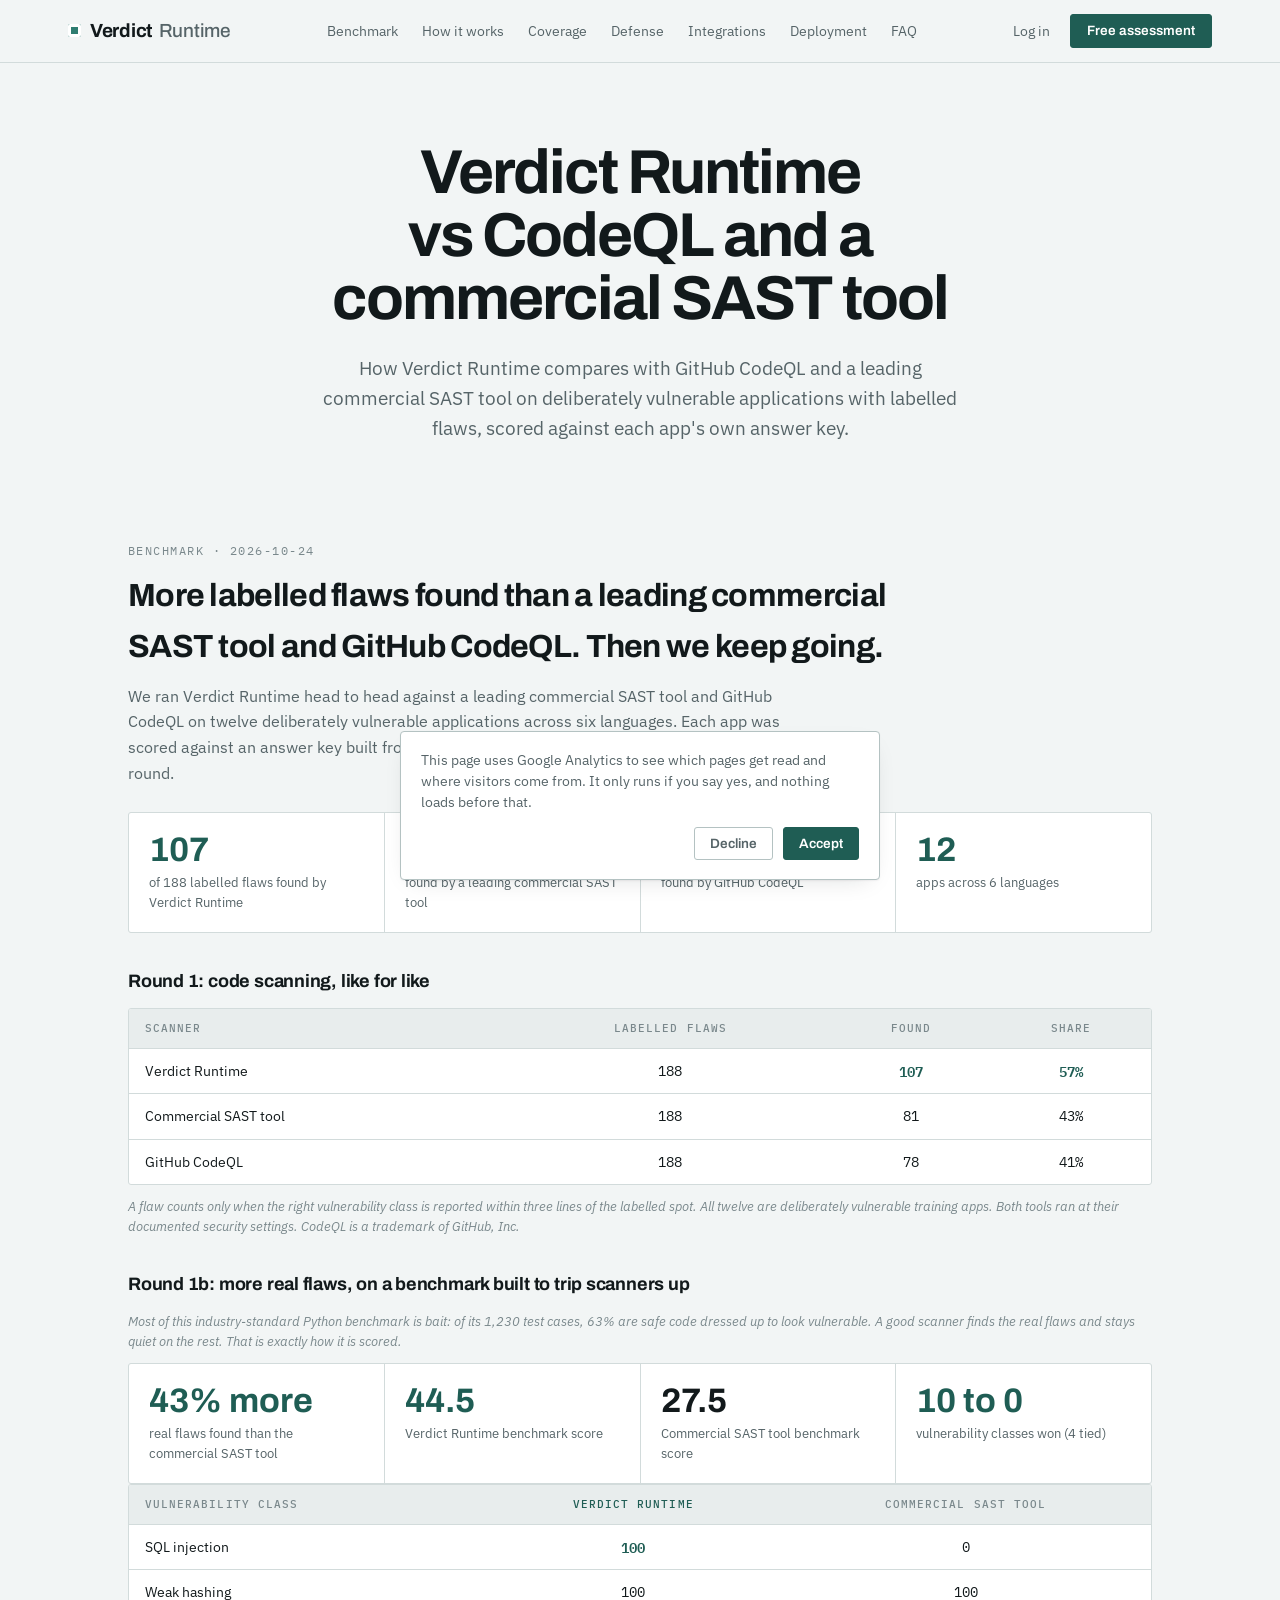
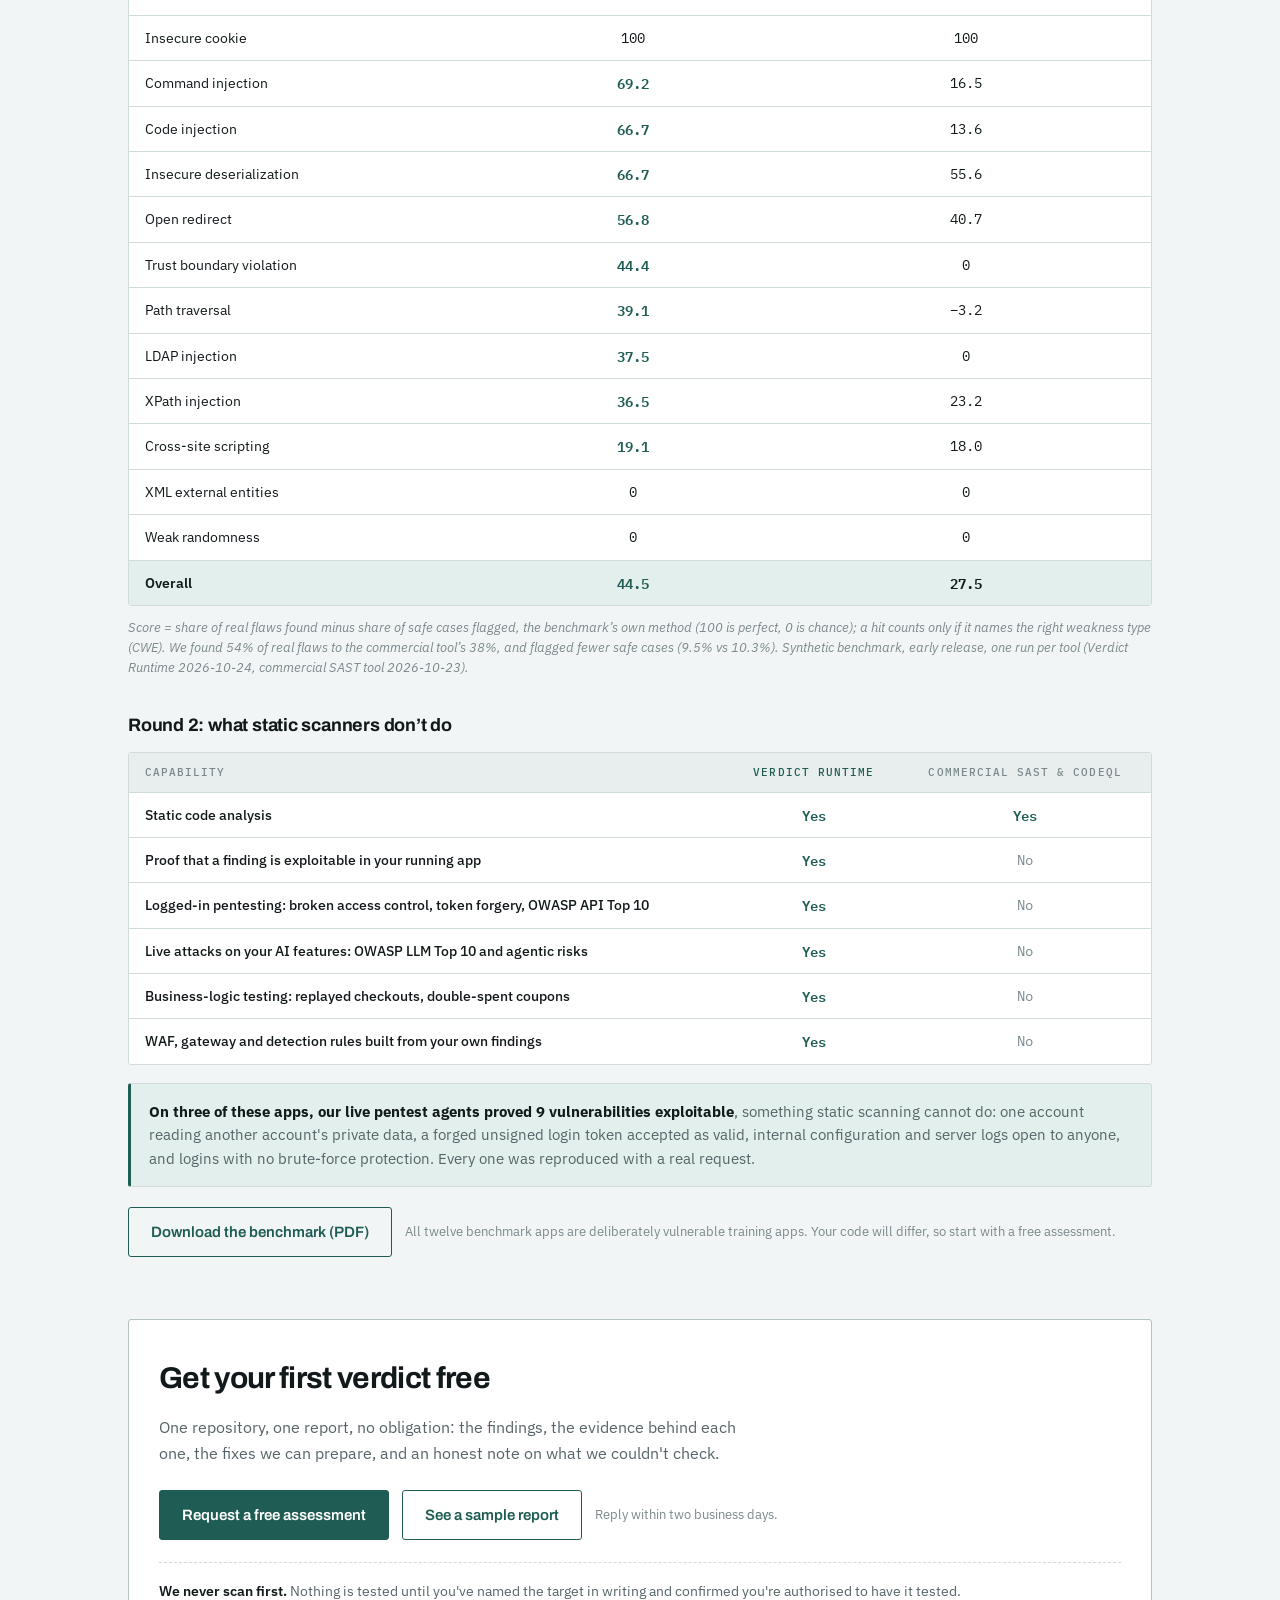
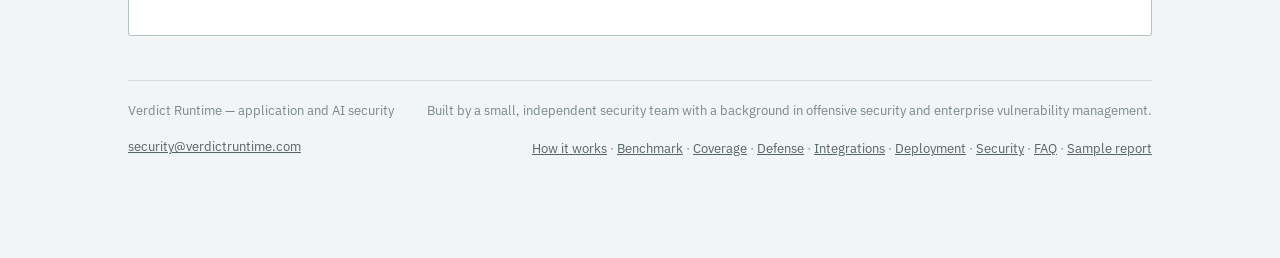
==== commit 22a0db46: "Benchmark: don't name the commercial SAST vendor Its terms of service bar benchmarking and treat per" ====
--- a/benchmark/index.html
+++ b/benchmark/index.html
@@ -3,14 +3,14 @@
 <head>
 <meta charset="utf-8">
 <meta name="viewport" content="width=device-width, initial-scale=1">
-<title>Benchmark vs Snyk and CodeQL - Verdict Runtime</title>
-<meta name="description" content="How Verdict Runtime compares with Snyk and CodeQL on real, labelled vulnerable applications: dependency findings, code findings and severity agreement.">
+<title>SAST Benchmark vs CodeQL and a Commercial Scanner - Verdict Runtime</title>
+<meta name="description" content="How Verdict Runtime compares with GitHub CodeQL and a leading commercial SAST tool on deliberately vulnerable applications with labelled flaws, scored against each app&#x27;s own answer key.">
 <link rel="canonical" href="https://verdictruntime.com/benchmark/">
 <link rel="icon" href="/favicon.svg" type="image/svg+xml">
 <meta property="og:type" content="website">
 <meta property="og:site_name" content="Verdict Runtime">
-<meta property="og:title" content="Benchmark vs Snyk and CodeQL - Verdict Runtime">
-<meta property="og:description" content="How Verdict Runtime compares with Snyk and CodeQL on real, labelled vulnerable applications: dependency findings, code findings and severity agreement.">
+<meta property="og:title" content="SAST Benchmark vs CodeQL and a Commercial Scanner - Verdict Runtime">
+<meta property="og:description" content="How Verdict Runtime compares with GitHub CodeQL and a leading commercial SAST tool on deliberately vulnerable applications with labelled flaws, scored against each app&#x27;s own answer key.">
 <meta property="og:url" content="https://verdictruntime.com/benchmark/">
 <meta name="twitter:card" content="summary_large_image">
 <link rel="preconnect" href="https://fonts.googleapis.com">
@@ -43,16 +43,16 @@
 <div class="wrap" id="top">
 
   <div class="hero hero-page">
-    <h1>Verdict Runtime vs Snyk and CodeQL</h1>
-    <p class="lede">How Verdict Runtime compares with Snyk and CodeQL on real, labelled vulnerable applications: dependency findings, code findings and severity agreement.</p>
+    <h1>Verdict Runtime vs CodeQL and a commercial SAST tool</h1>
+    <p class="lede">How Verdict Runtime compares with GitHub CodeQL and a leading commercial SAST tool on deliberately vulnerable applications with labelled flaws, scored against each app&#x27;s own answer key.</p>
   </div>
 
   <section id="benchmark">
     <div class="sec-head">
       <div class="eyebrow">Benchmark &middot; 2026-10-24</div>
-      <h2>More labelled flaws found than Snyk Code and CodeQL. Then we keep going.</h2>
+      <h2>More labelled flaws found than a leading commercial SAST tool and GitHub CodeQL. Then we keep going.</h2>
       <p>
-        We ran Verdict Runtime head to head against Snyk Code and GitHub CodeQL on twelve
+        We ran Verdict Runtime head to head against a leading commercial SAST tool and GitHub CodeQL on twelve
         deliberately vulnerable applications across six languages. Each app was scored against an answer key
         built from its own labels. Static scanning was only the first round.
       </p>
@@ -60,7 +60,7 @@
 
     <div class="stats stats-tight">
       <div class="stat"><div class="stat-n ok">107</div><div class="stat-l">of 188 labelled flaws found by Verdict Runtime</div></div>
-      <div class="stat"><div class="stat-n">81</div><div class="stat-l">found by Snyk Code</div></div>
+      <div class="stat"><div class="stat-n">81</div><div class="stat-l">found by a leading commercial SAST tool</div></div>
       <div class="stat"><div class="stat-n">78</div><div class="stat-l">found by GitHub CodeQL</div></div>
       <div class="stat"><div class="stat-n ok">12</div><div class="stat-l">apps across 6 languages</div></div>
     </div>
@@ -73,7 +73,7 @@
         </thead>
         <tbody>
           <tr><td>Verdict Runtime</td><td class="num">188</td><td class="num us">107</td><td class="num us">57%</td></tr>
-          <tr><td>Snyk Code</td><td class="num">188</td><td class="num">81</td><td class="num">43%</td></tr>
+          <tr><td>Commercial SAST tool</td><td class="num">188</td><td class="num">81</td><td class="num">43%</td></tr>
           <tr><td>GitHub CodeQL</td><td class="num">188</td><td class="num">78</td><td class="num">41%</td></tr>
         </tbody>
       </table>
@@ -81,7 +81,7 @@
     <p class="caption">
       A flaw counts only when the right vulnerability class is reported within three lines of the labelled spot.
       All twelve are deliberately vulnerable training apps. Both tools ran at their documented security settings.
-      Snyk is a trademark of Snyk Limited; CodeQL is a trademark of GitHub, Inc.
+      CodeQL is a trademark of GitHub, Inc.
     </p>
 
     <h3 class="bench-sub">Round 1b: more real flaws, on a benchmark built to trip scanners up</h3>
@@ -90,15 +90,15 @@
       look vulnerable. A good scanner finds the real flaws and stays quiet on the rest. That is exactly how it is scored.
     </p>
     <div class="stats stats-tight">
-      <div class="stat"><div class="stat-n ok">43% more</div><div class="stat-l">real flaws found than Snyk Code</div></div>
+      <div class="stat"><div class="stat-n ok">43% more</div><div class="stat-l">real flaws found than the commercial SAST tool</div></div>
       <div class="stat"><div class="stat-n ok">44.5</div><div class="stat-l">Verdict Runtime benchmark score</div></div>
-      <div class="stat"><div class="stat-n">27.5</div><div class="stat-l">Snyk Code benchmark score</div></div>
+      <div class="stat"><div class="stat-n">27.5</div><div class="stat-l">Commercial SAST tool benchmark score</div></div>
       <div class="stat"><div class="stat-n ok">10 to 0</div><div class="stat-l">vulnerability classes won (4 tied)</div></div>
     </div>
     <div class="table-scroll">
       <table class="bench-table">
         <thead>
-          <tr><th>Vulnerability class</th><th class="num us-h">Verdict Runtime</th><th class="num">Snyk Code</th></tr>
+          <tr><th>Vulnerability class</th><th class="num us-h">Verdict Runtime</th><th class="num">Commercial SAST tool</th></tr>
         </thead>
         <tbody>
           <tr><td>SQL injection</td><td class="num us">100</td><td class="num">0</td></tr>
@@ -121,16 +121,16 @@
     </div>
     <p class="caption">
       Score = share of real flaws found minus share of safe cases flagged, the benchmark&rsquo;s own method (100 is perfect,
-      0 is chance); a hit counts only if it names the right weakness type (CWE). We found 54% of real flaws to Snyk Code&rsquo;s 38%,
+      0 is chance); a hit counts only if it names the right weakness type (CWE). We found 54% of real flaws to the commercial tool&rsquo;s 38%,
       and flagged fewer safe cases (9.5% vs 10.3%). Synthetic benchmark, early release, one run per tool
-      (Verdict Runtime 2026-10-24, Snyk Code 2026-10-23).
+      (Verdict Runtime 2026-10-24, commercial SAST tool 2026-10-23).
     </p>
 
-    <h3 class="bench-sub">Round 2: what Snyk Code and CodeQL don&rsquo;t do</h3>
+    <h3 class="bench-sub">Round 2: what static scanners don&rsquo;t do</h3>
     <div class="table-scroll">
       <table class="bench-table vs">
         <thead>
-          <tr><th>Capability</th><th class="num us-h">Verdict Runtime</th><th class="num">Snyk Code &amp; CodeQL</th></tr>
+          <tr><th>Capability</th><th class="num us-h">Verdict Runtime</th><th class="num">Commercial SAST &amp; CodeQL</th></tr>
         </thead>
         <tbody>
           <tr><td class="what">Static code analysis</td><td class="num yes">Yes</td><td class="num yes">Yes</td></tr>
@@ -151,7 +151,7 @@
     </div>
 
     <div class="cta-row">
-      <a class="btn btn-ghost" href="/verdict-runtime-vs-snyk-codeql.pdf" download>Download the benchmark (PDF)</a>
+      <a class="btn btn-ghost" href="/verdict-runtime-benchmark.pdf" download>Download the benchmark (PDF)</a>
       <span class="btn-note">All twelve benchmark apps are deliberately vulnerable training apps. Your code will differ, so start with a free assessment.</span>
     </div>
   </section>
--- a/styles.css
+++ b/styles.css
@@ -608,7 +608,7 @@
 }
 :root[data-theme="dark"] .btn-ghost { background: transparent; color: var(--accent-deep); border-color: var(--line-strong); }
 
-/* ---------- benchmark vs Snyk Code / CodeQL (2026-10-18) ---------- */
+/* ---------- benchmark vs CodeQL / commercial SAST (2026-10-18) ---------- */
 .stats-tight { margin-top: 4px; }
 .bench-sub { font-size: 18px; font-weight: 700; letter-spacing: -.012em; margin: 34px 0 12px; }
 .bench-table td.num, .bench-table th.num { text-align: center; font-family: "IBM Plex Mono", monospace; font-variant-numeric: tabular-nums; }
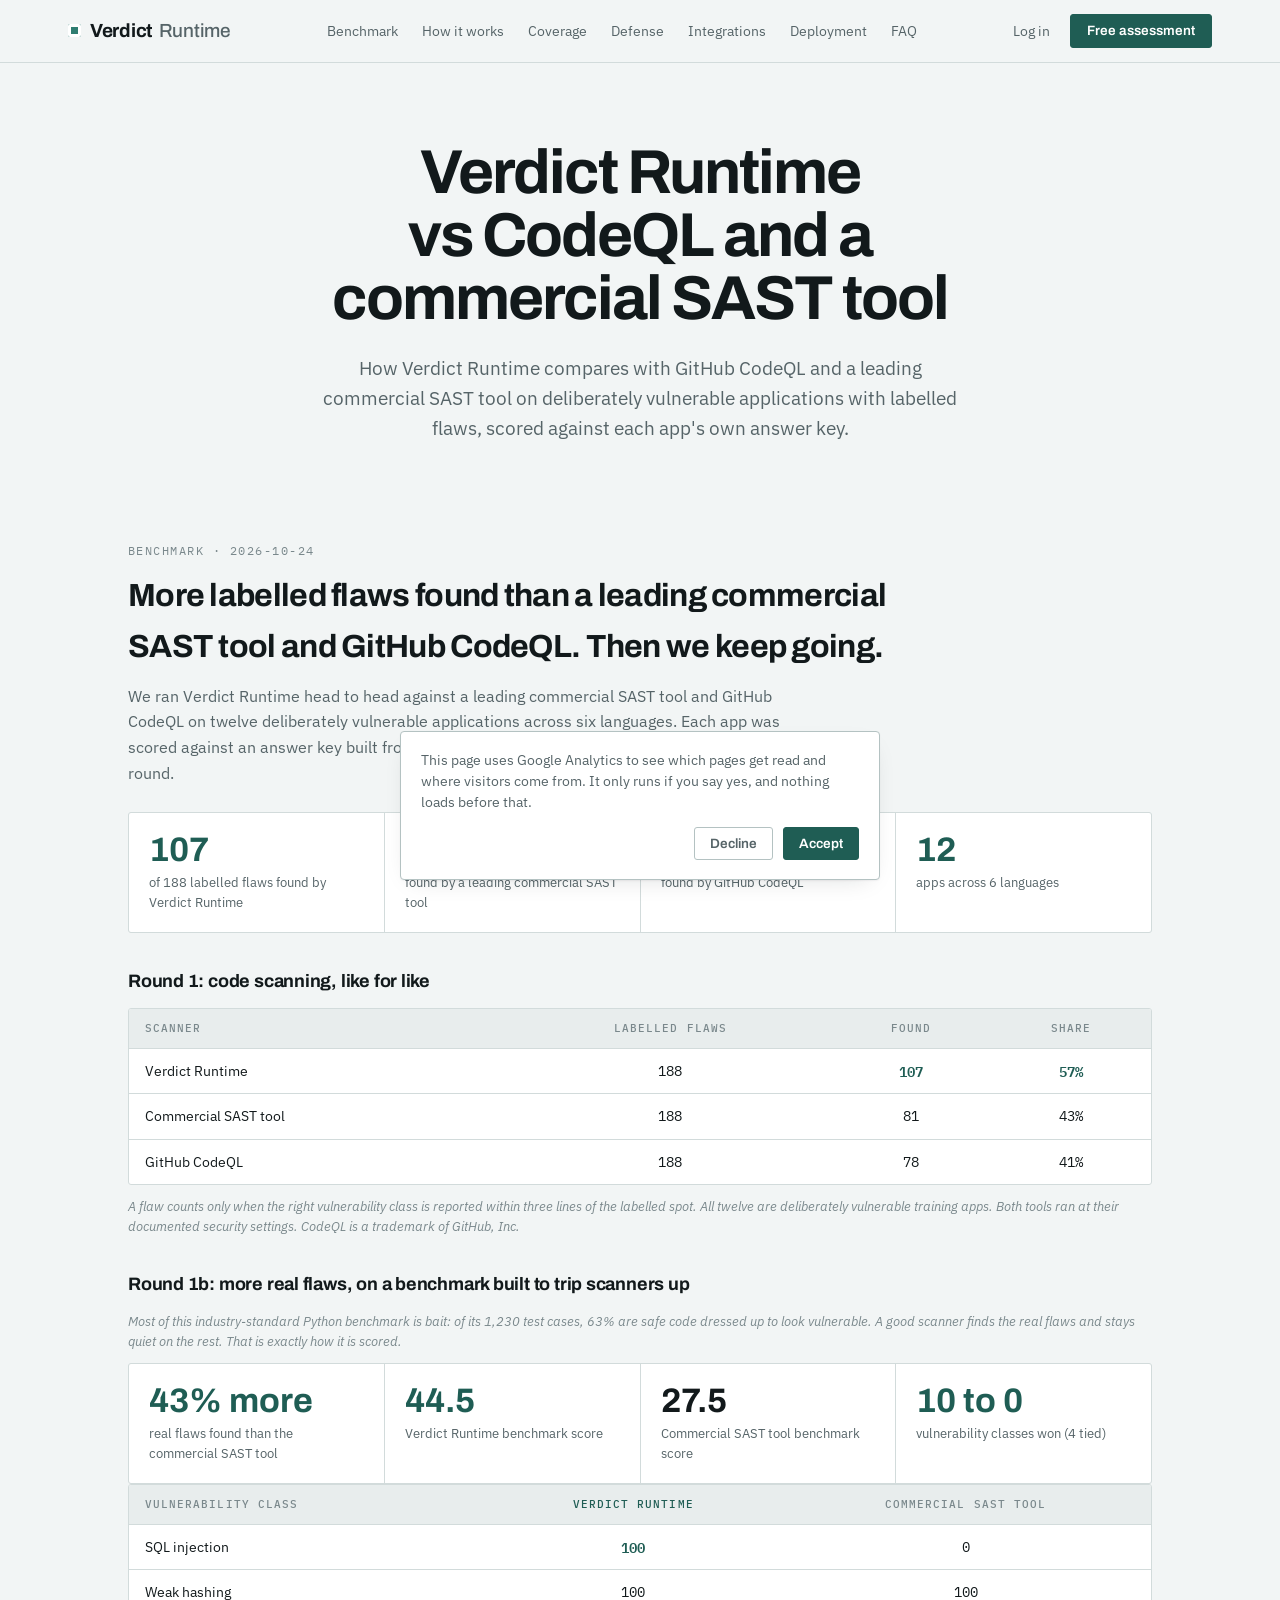
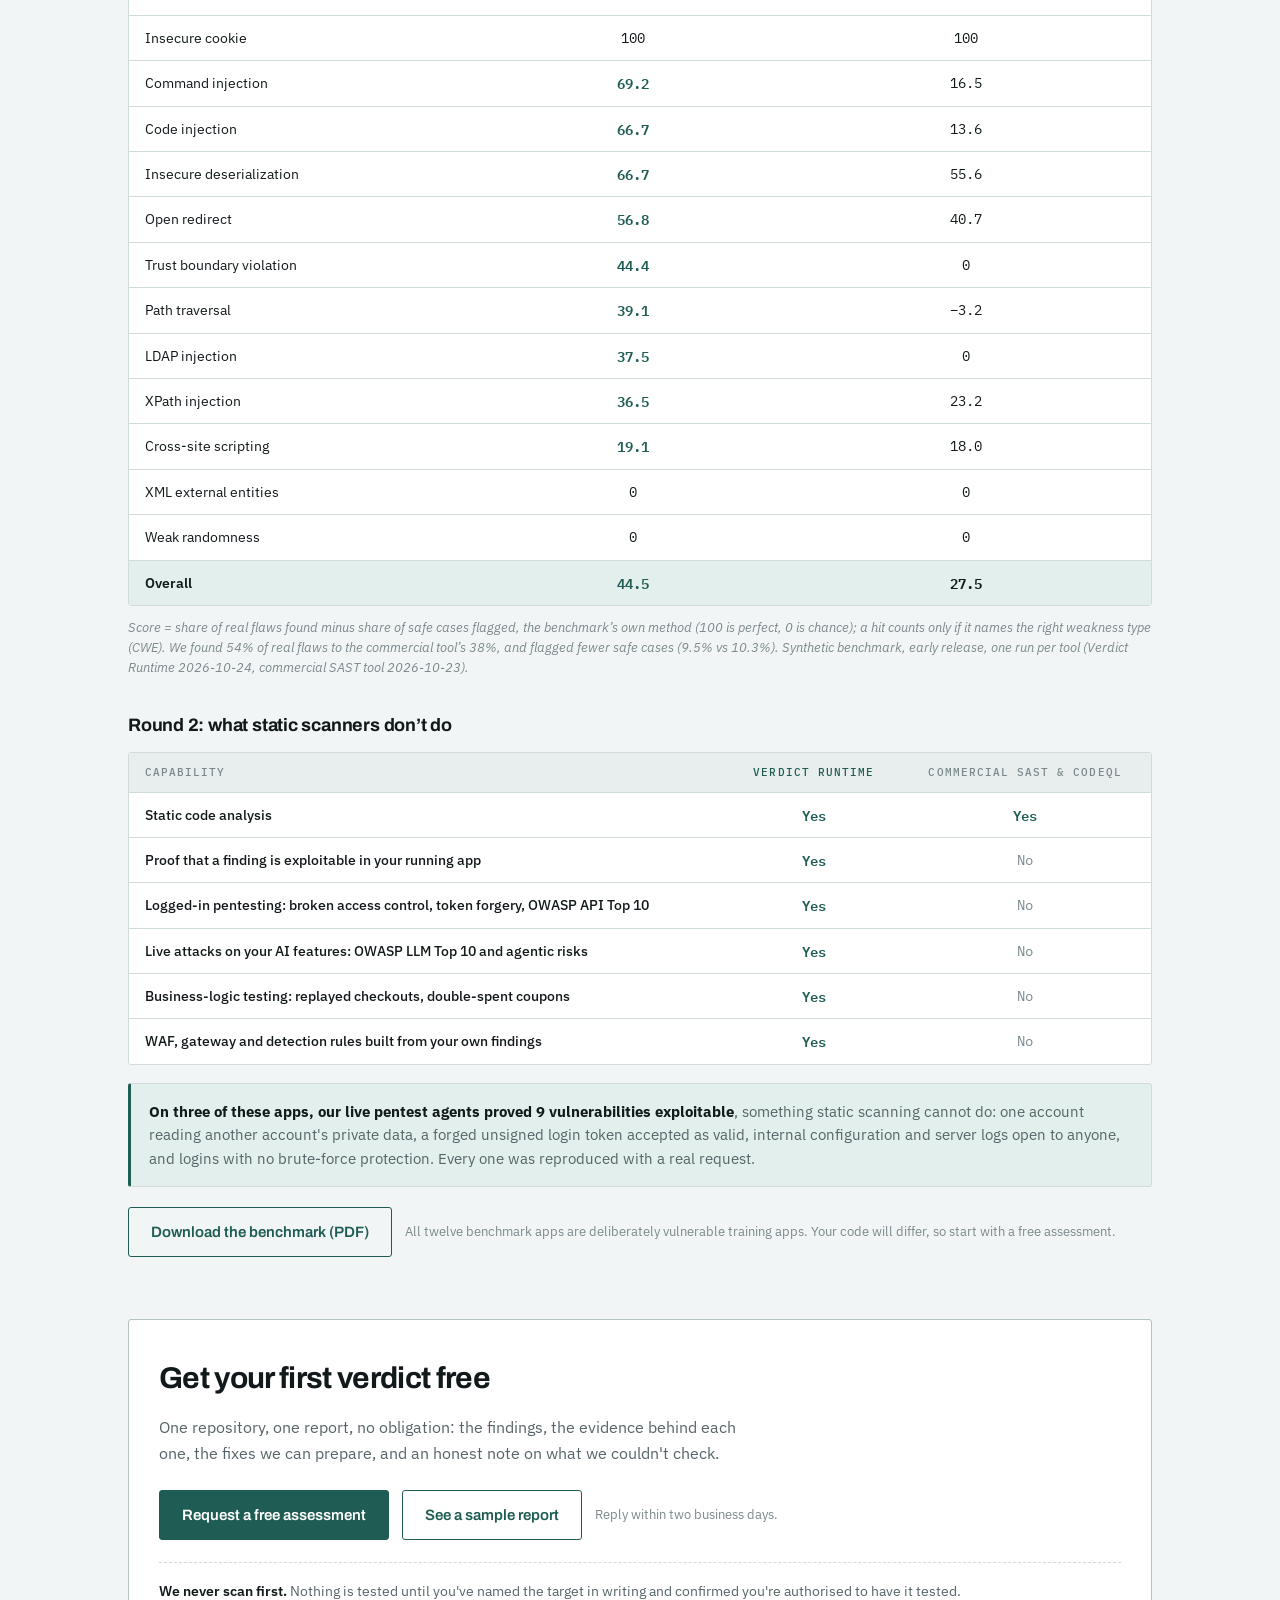
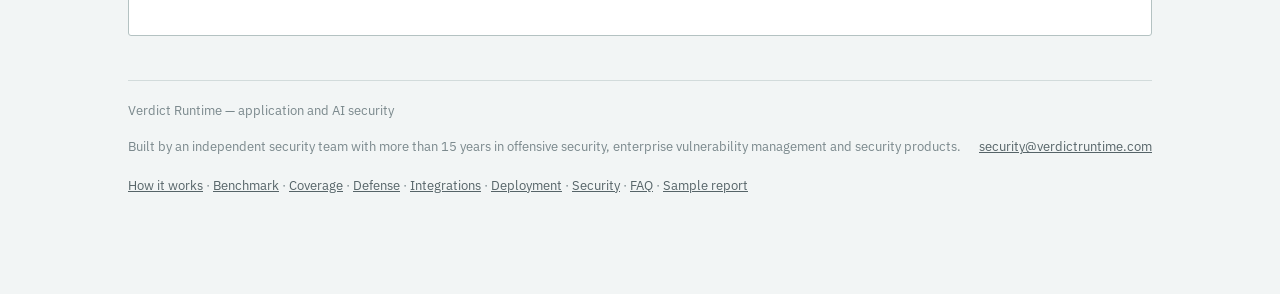
==== commit 4d747d21: "Add 'The team' section (15+ years, no names) and update footer team line Co-Authored-By: Claude Opus" ====
--- a/benchmark/index.html
+++ b/benchmark/index.html
@@ -176,7 +176,7 @@
 
   <footer>
     <div>Verdict Runtime &mdash; application and AI security</div>
-    <div>Built by a small, independent security team with a background in offensive security and enterprise vulnerability management.</div>
+    <div>Built by an independent security team with more than 15 years in offensive security, enterprise vulnerability management and security products.</div>
     <div><a href="mailto:security@verdictruntime.com">security@verdictruntime.com</a></div>
     <div class="footer-links"><a href="/how-it-works/">How it works</a> &middot; <a href="/benchmark/">Benchmark</a> &middot; <a href="/coverage/">Coverage</a> &middot; <a href="/defense/">Defense</a> &middot; <a href="/integrations/">Integrations</a> &middot; <a href="/deployment/">Deployment</a> &middot; <a href="/security/">Security</a> &middot; <a href="/faq/">FAQ</a> &middot; <a href="/sample-report.html">Sample report</a></div>
   </footer>
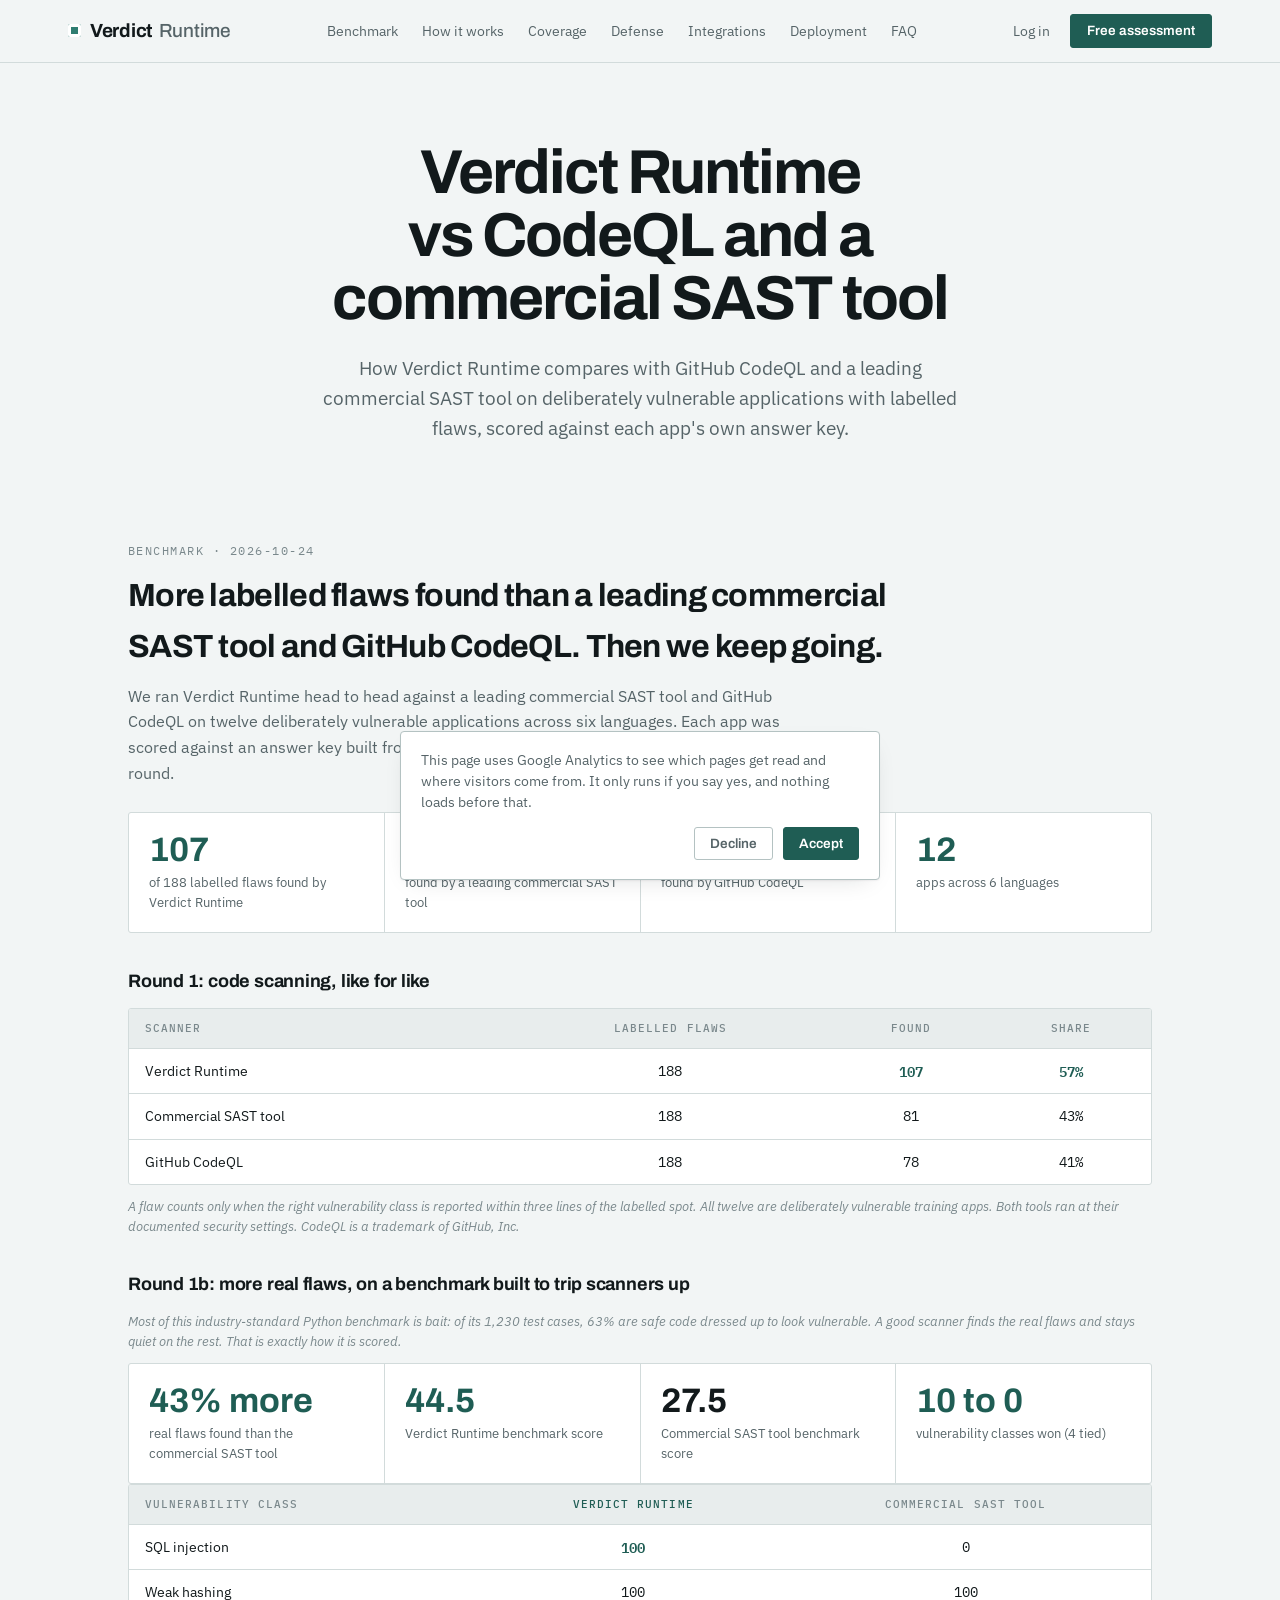
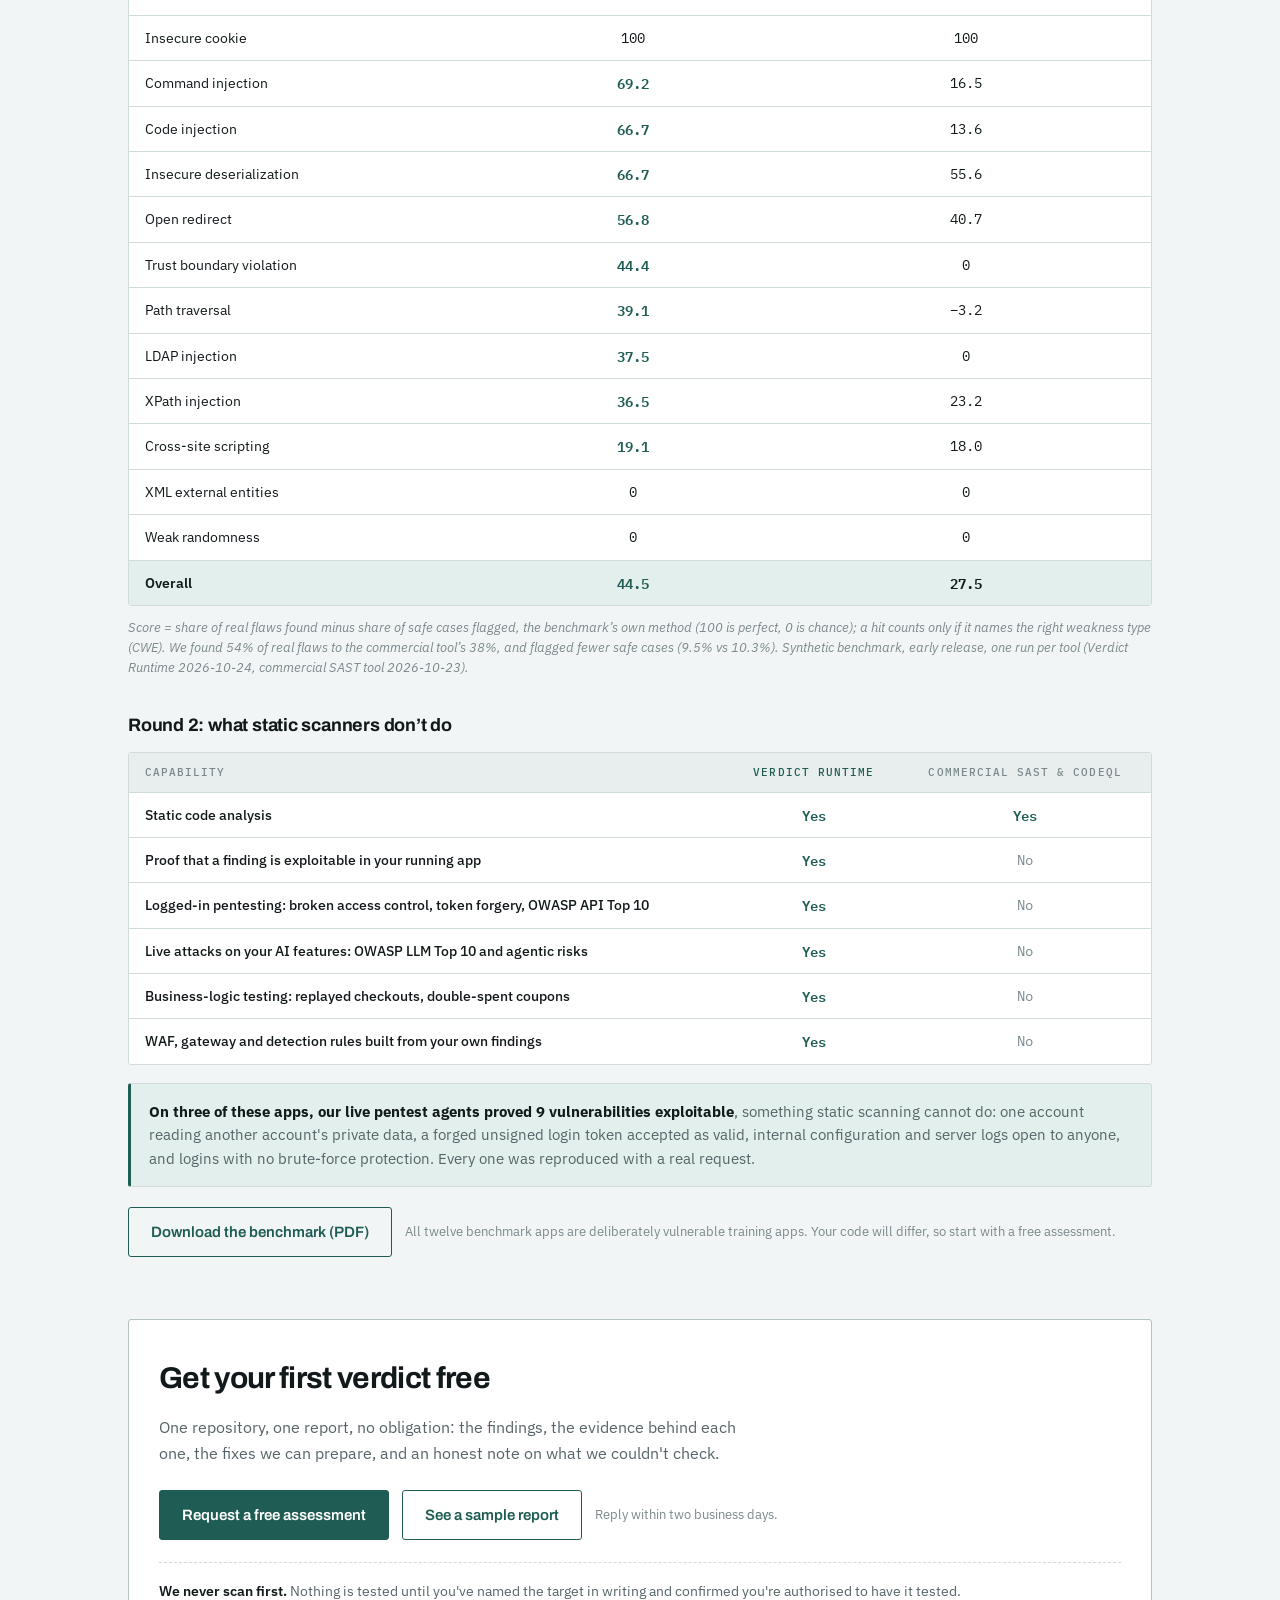
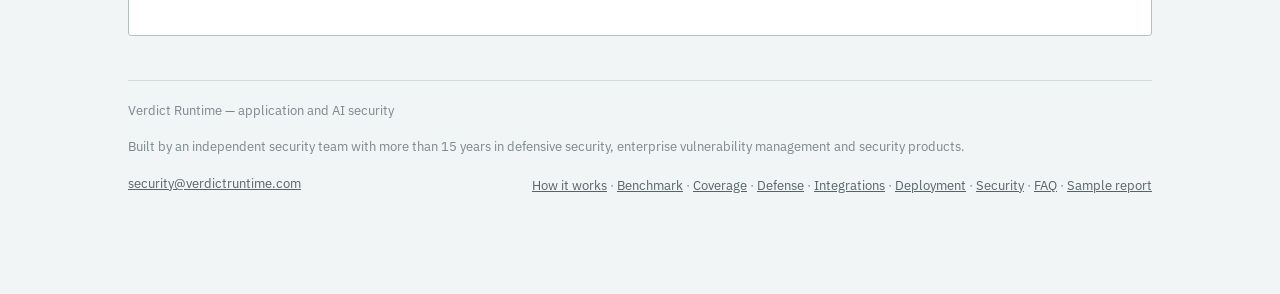
==== commit 42b0e0a3: "Team section: defensive background, not offensive Co-Authored-By: Claude Opus 5.5 <noreply@anthropic" ====
--- a/benchmark/index.html
+++ b/benchmark/index.html
@@ -176,7 +176,7 @@
 
   <footer>
     <div>Verdict Runtime &mdash; application and AI security</div>
-    <div>Built by an independent security team with more than 15 years in offensive security, enterprise vulnerability management and security products.</div>
+    <div>Built by an independent security team with more than 15 years in defensive security, enterprise vulnerability management and security products.</div>
     <div><a href="mailto:security@verdictruntime.com">security@verdictruntime.com</a></div>
     <div class="footer-links"><a href="/how-it-works/">How it works</a> &middot; <a href="/benchmark/">Benchmark</a> &middot; <a href="/coverage/">Coverage</a> &middot; <a href="/defense/">Defense</a> &middot; <a href="/integrations/">Integrations</a> &middot; <a href="/deployment/">Deployment</a> &middot; <a href="/security/">Security</a> &middot; <a href="/faq/">FAQ</a> &middot; <a href="/sample-report.html">Sample report</a></div>
   </footer>
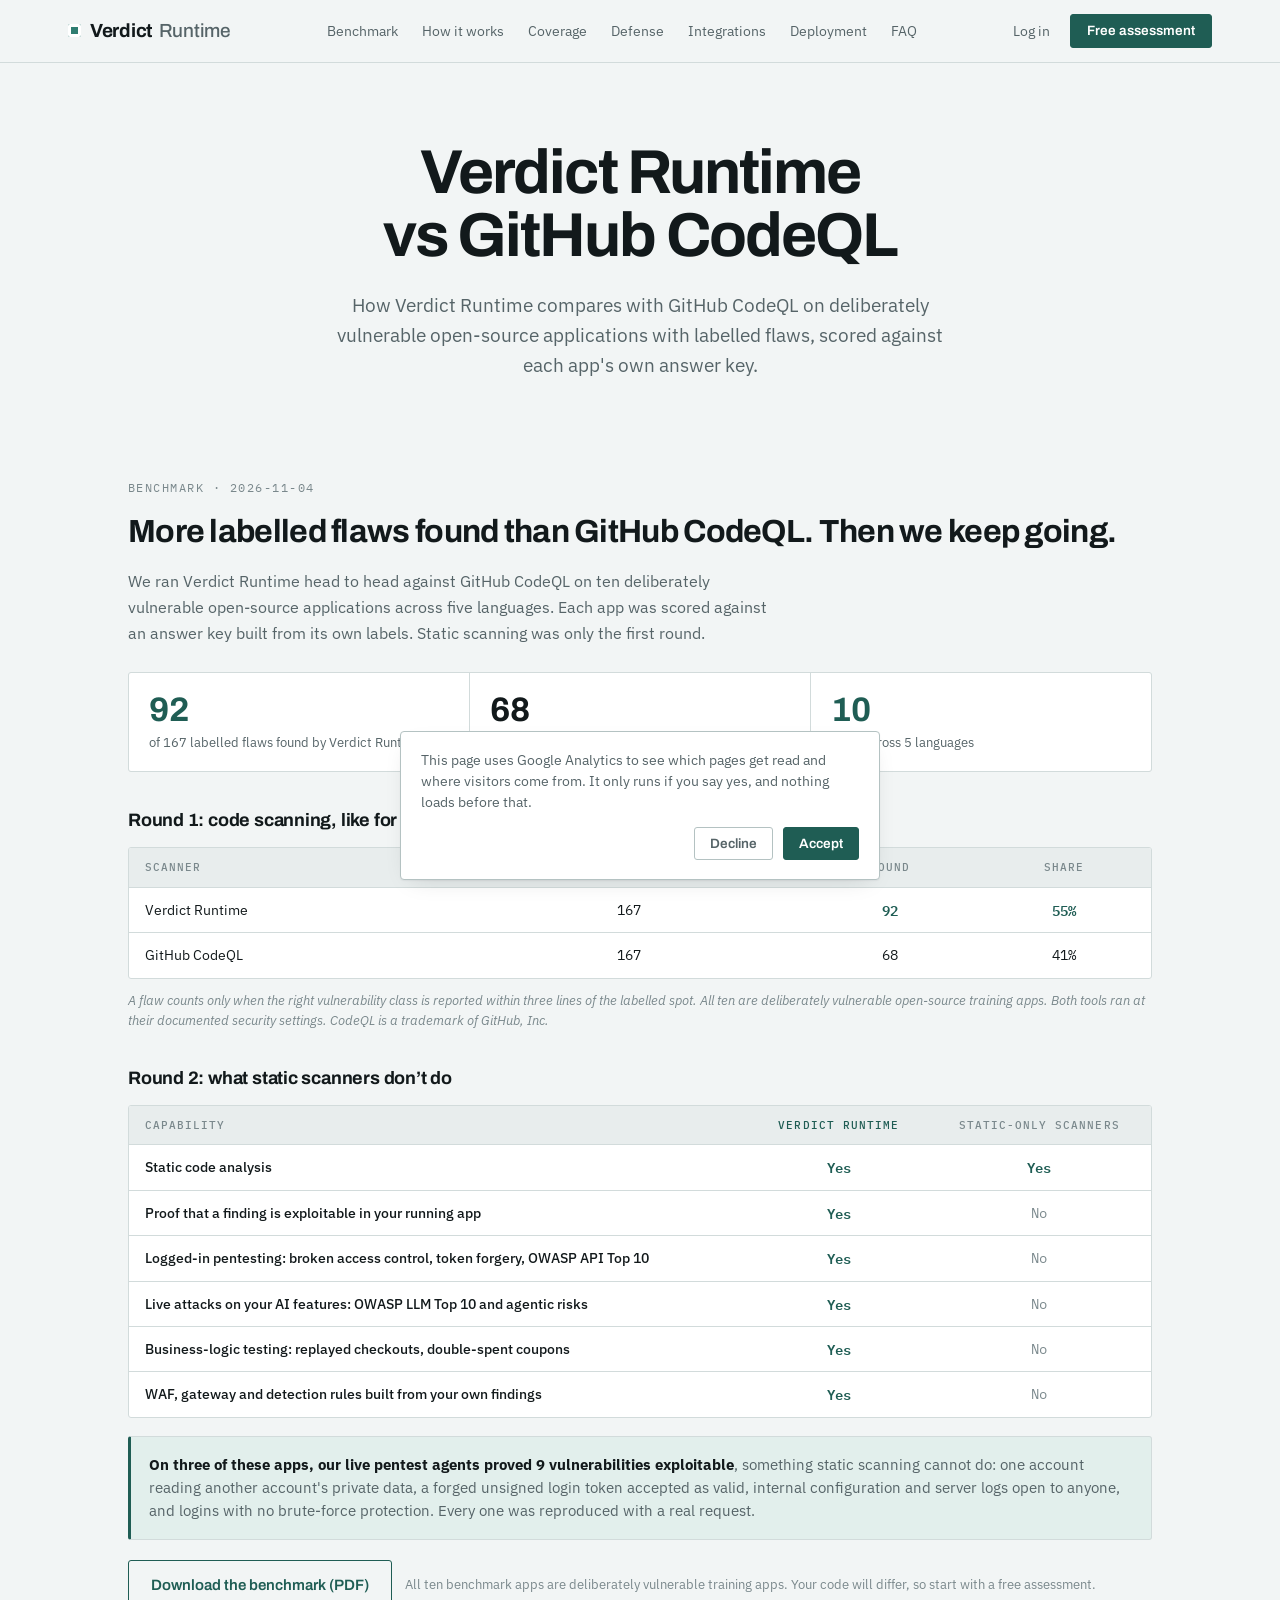
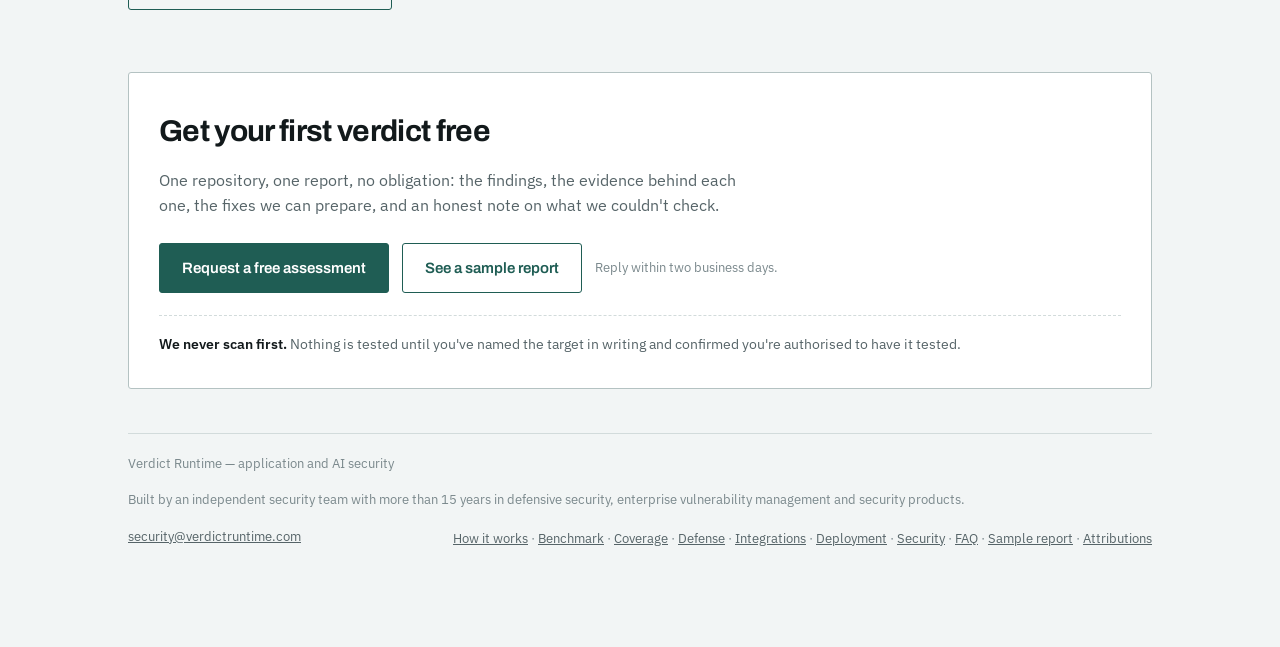
==== commit ab81f74a: "Benchmark: shippable product vs CodeQL only (92/167 vs 68/167); drop all commercial-tool numbers; ad" ====
--- a/benchmark/index.html
+++ b/benchmark/index.html
@@ -3,14 +3,14 @@
 <head>
 <meta charset="utf-8">
 <meta name="viewport" content="width=device-width, initial-scale=1">
-<title>SAST Benchmark vs CodeQL and a Commercial Scanner - Verdict Runtime</title>
-<meta name="description" content="How Verdict Runtime compares with GitHub CodeQL and a leading commercial SAST tool on deliberately vulnerable applications with labelled flaws, scored against each app&#x27;s own answer key.">
+<title>SAST Benchmark vs GitHub CodeQL - Verdict Runtime</title>
+<meta name="description" content="How Verdict Runtime compares with GitHub CodeQL on deliberately vulnerable open-source applications with labelled flaws, scored against each app&#x27;s own answer key.">
 <link rel="canonical" href="https://verdictruntime.com/benchmark/">
 <link rel="icon" href="/favicon.svg" type="image/svg+xml">
 <meta property="og:type" content="website">
 <meta property="og:site_name" content="Verdict Runtime">
-<meta property="og:title" content="SAST Benchmark vs CodeQL and a Commercial Scanner - Verdict Runtime">
-<meta property="og:description" content="How Verdict Runtime compares with GitHub CodeQL and a leading commercial SAST tool on deliberately vulnerable applications with labelled flaws, scored against each app&#x27;s own answer key.">
+<meta property="og:title" content="SAST Benchmark vs GitHub CodeQL - Verdict Runtime">
+<meta property="og:description" content="How Verdict Runtime compares with GitHub CodeQL on deliberately vulnerable open-source applications with labelled flaws, scored against each app&#x27;s own answer key.">
 <meta property="og:url" content="https://verdictruntime.com/benchmark/">
 <meta name="twitter:card" content="summary_large_image">
 <link rel="preconnect" href="https://fonts.googleapis.com">
@@ -43,26 +43,25 @@
 <div class="wrap" id="top">
 
   <div class="hero hero-page">
-    <h1>Verdict Runtime vs CodeQL and a commercial SAST tool</h1>
-    <p class="lede">How Verdict Runtime compares with GitHub CodeQL and a leading commercial SAST tool on deliberately vulnerable applications with labelled flaws, scored against each app&#x27;s own answer key.</p>
+    <h1>Verdict Runtime vs GitHub CodeQL</h1>
+    <p class="lede">How Verdict Runtime compares with GitHub CodeQL on deliberately vulnerable open-source applications with labelled flaws, scored against each app&#x27;s own answer key.</p>
   </div>
 
   <section id="benchmark">
     <div class="sec-head">
-      <div class="eyebrow">Benchmark &middot; 2026-10-24</div>
-      <h2>More labelled flaws found than a leading commercial SAST tool and GitHub CodeQL. Then we keep going.</h2>
+      <div class="eyebrow">Benchmark &middot; 2026-11-04</div>
+      <h2>More labelled flaws found than GitHub CodeQL. Then we keep going.</h2>
       <p>
-        We ran Verdict Runtime head to head against a leading commercial SAST tool and GitHub CodeQL on twelve
-        deliberately vulnerable applications across six languages. Each app was scored against an answer key
-        built from its own labels. Static scanning was only the first round.
+        We ran Verdict Runtime head to head against GitHub CodeQL on ten deliberately vulnerable open-source
+        applications across five languages. Each app was scored against an answer key built from its own labels.
+        Static scanning was only the first round.
       </p>
     </div>
 
     <div class="stats stats-tight">
-      <div class="stat"><div class="stat-n ok">107</div><div class="stat-l">of 188 labelled flaws found by Verdict Runtime</div></div>
-      <div class="stat"><div class="stat-n">81</div><div class="stat-l">found by a leading commercial SAST tool</div></div>
-      <div class="stat"><div class="stat-n">78</div><div class="stat-l">found by GitHub CodeQL</div></div>
-      <div class="stat"><div class="stat-n ok">12</div><div class="stat-l">apps across 6 languages</div></div>
+      <div class="stat"><div class="stat-n ok">92</div><div class="stat-l">of 167 labelled flaws found by Verdict Runtime</div></div>
+      <div class="stat"><div class="stat-n">68</div><div class="stat-l">found by GitHub CodeQL</div></div>
+      <div class="stat"><div class="stat-n ok">10</div><div class="stat-l">apps across 5 languages</div></div>
     </div>
 
     <h3 class="bench-sub">Round 1: code scanning, like for like</h3>
@@ -72,65 +71,22 @@
           <tr><th>Scanner</th><th class="num">Labelled flaws</th><th class="num">Found</th><th class="num">Share</th></tr>
         </thead>
         <tbody>
-          <tr><td>Verdict Runtime</td><td class="num">188</td><td class="num us">107</td><td class="num us">57%</td></tr>
-          <tr><td>Commercial SAST tool</td><td class="num">188</td><td class="num">81</td><td class="num">43%</td></tr>
-          <tr><td>GitHub CodeQL</td><td class="num">188</td><td class="num">78</td><td class="num">41%</td></tr>
+          <tr><td>Verdict Runtime</td><td class="num">167</td><td class="num us">92</td><td class="num us">55%</td></tr>
+          <tr><td>GitHub CodeQL</td><td class="num">167</td><td class="num">68</td><td class="num">41%</td></tr>
         </tbody>
       </table>
     </div>
     <p class="caption">
       A flaw counts only when the right vulnerability class is reported within three lines of the labelled spot.
-      All twelve are deliberately vulnerable training apps. Both tools ran at their documented security settings.
-      CodeQL is a trademark of GitHub, Inc.
-    </p>
-
-    <h3 class="bench-sub">Round 1b: more real flaws, on a benchmark built to trip scanners up</h3>
-    <p class="caption">
-      Most of this industry-standard Python benchmark is bait: of its 1,230 test cases, 63% are safe code dressed up to
-      look vulnerable. A good scanner finds the real flaws and stays quiet on the rest. That is exactly how it is scored.
-    </p>
-    <div class="stats stats-tight">
-      <div class="stat"><div class="stat-n ok">43% more</div><div class="stat-l">real flaws found than the commercial SAST tool</div></div>
-      <div class="stat"><div class="stat-n ok">44.5</div><div class="stat-l">Verdict Runtime benchmark score</div></div>
-      <div class="stat"><div class="stat-n">27.5</div><div class="stat-l">Commercial SAST tool benchmark score</div></div>
-      <div class="stat"><div class="stat-n ok">10 to 0</div><div class="stat-l">vulnerability classes won (4 tied)</div></div>
-    </div>
-    <div class="table-scroll">
-      <table class="bench-table">
-        <thead>
-          <tr><th>Vulnerability class</th><th class="num us-h">Verdict Runtime</th><th class="num">Commercial SAST tool</th></tr>
-        </thead>
-        <tbody>
-          <tr><td>SQL injection</td><td class="num us">100</td><td class="num">0</td></tr>
-          <tr><td>Weak hashing</td><td class="num">100</td><td class="num">100</td></tr>
-          <tr><td>Insecure cookie</td><td class="num">100</td><td class="num">100</td></tr>
-          <tr><td>Command injection</td><td class="num us">69.2</td><td class="num">16.5</td></tr>
-          <tr><td>Code injection</td><td class="num us">66.7</td><td class="num">13.6</td></tr>
-          <tr><td>Insecure deserialization</td><td class="num us">66.7</td><td class="num">55.6</td></tr>
-          <tr><td>Open redirect</td><td class="num us">56.8</td><td class="num">40.7</td></tr>
-          <tr><td>Trust boundary violation</td><td class="num us">44.4</td><td class="num">0</td></tr>
-          <tr><td>Path traversal</td><td class="num us">39.1</td><td class="num">&minus;3.2</td></tr>
-          <tr><td>LDAP injection</td><td class="num us">37.5</td><td class="num">0</td></tr>
-          <tr><td>XPath injection</td><td class="num us">36.5</td><td class="num">23.2</td></tr>
-          <tr><td>Cross-site scripting</td><td class="num us">19.1</td><td class="num">18.0</td></tr>
-          <tr><td>XML external entities</td><td class="num">0</td><td class="num">0</td></tr>
-          <tr><td>Weak randomness</td><td class="num">0</td><td class="num">0</td></tr>
-          <tr class="total"><td>Overall</td><td class="num us">44.5</td><td class="num">27.5</td></tr>
-        </tbody>
-      </table>
-    </div>
-    <p class="caption">
-      Score = share of real flaws found minus share of safe cases flagged, the benchmark&rsquo;s own method (100 is perfect,
-      0 is chance); a hit counts only if it names the right weakness type (CWE). We found 54% of real flaws to the commercial tool&rsquo;s 38%,
-      and flagged fewer safe cases (9.5% vs 10.3%). Synthetic benchmark, early release, one run per tool
-      (Verdict Runtime 2026-10-24, commercial SAST tool 2026-10-23).
+      All ten are deliberately vulnerable open-source training apps. Both tools ran at their documented security
+      settings. CodeQL is a trademark of GitHub, Inc.
     </p>
 
     <h3 class="bench-sub">Round 2: what static scanners don&rsquo;t do</h3>
     <div class="table-scroll">
       <table class="bench-table vs">
         <thead>
-          <tr><th>Capability</th><th class="num us-h">Verdict Runtime</th><th class="num">Commercial SAST &amp; CodeQL</th></tr>
+          <tr><th>Capability</th><th class="num us-h">Verdict Runtime</th><th class="num">Static-only scanners</th></tr>
         </thead>
         <tbody>
           <tr><td class="what">Static code analysis</td><td class="num yes">Yes</td><td class="num yes">Yes</td></tr>
@@ -152,7 +108,7 @@
 
     <div class="cta-row">
       <a class="btn btn-ghost" href="/verdict-runtime-benchmark.pdf" download>Download the benchmark (PDF)</a>
-      <span class="btn-note">All twelve benchmark apps are deliberately vulnerable training apps. Your code will differ, so start with a free assessment.</span>
+      <span class="btn-note">All ten benchmark apps are deliberately vulnerable training apps. Your code will differ, so start with a free assessment.</span>
     </div>
   </section>
 
@@ -178,7 +134,7 @@
     <div>Verdict Runtime &mdash; application and AI security</div>
     <div>Built by an independent security team with more than 15 years in defensive security, enterprise vulnerability management and security products.</div>
     <div><a href="mailto:security@verdictruntime.com">security@verdictruntime.com</a></div>
-    <div class="footer-links"><a href="/how-it-works/">How it works</a> &middot; <a href="/benchmark/">Benchmark</a> &middot; <a href="/coverage/">Coverage</a> &middot; <a href="/defense/">Defense</a> &middot; <a href="/integrations/">Integrations</a> &middot; <a href="/deployment/">Deployment</a> &middot; <a href="/security/">Security</a> &middot; <a href="/faq/">FAQ</a> &middot; <a href="/sample-report.html">Sample report</a></div>
+    <div class="footer-links"><a href="/how-it-works/">How it works</a> &middot; <a href="/benchmark/">Benchmark</a> &middot; <a href="/coverage/">Coverage</a> &middot; <a href="/defense/">Defense</a> &middot; <a href="/integrations/">Integrations</a> &middot; <a href="/deployment/">Deployment</a> &middot; <a href="/security/">Security</a> &middot; <a href="/faq/">FAQ</a> &middot; <a href="/sample-report.html">Sample report</a> &middot; <a href="/attributions/">Attributions</a></div>
   </footer>
 
 </div>
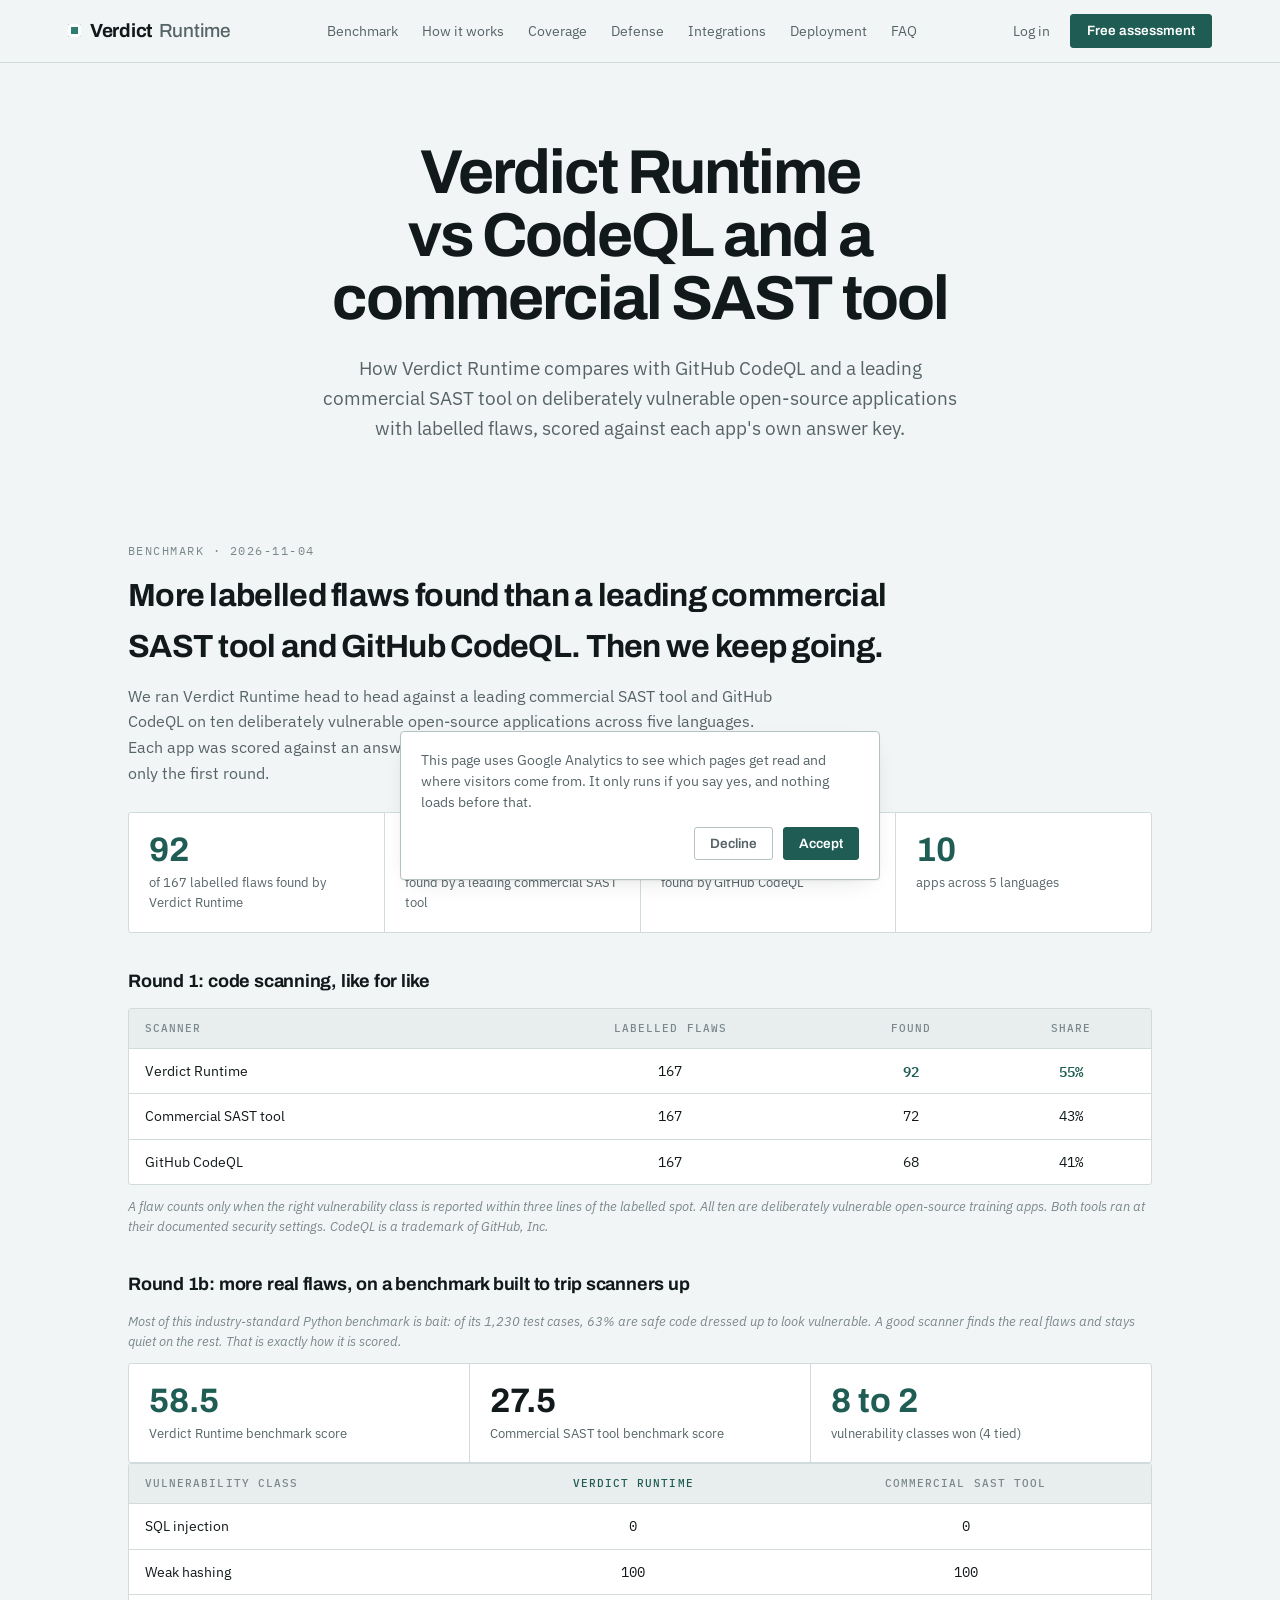
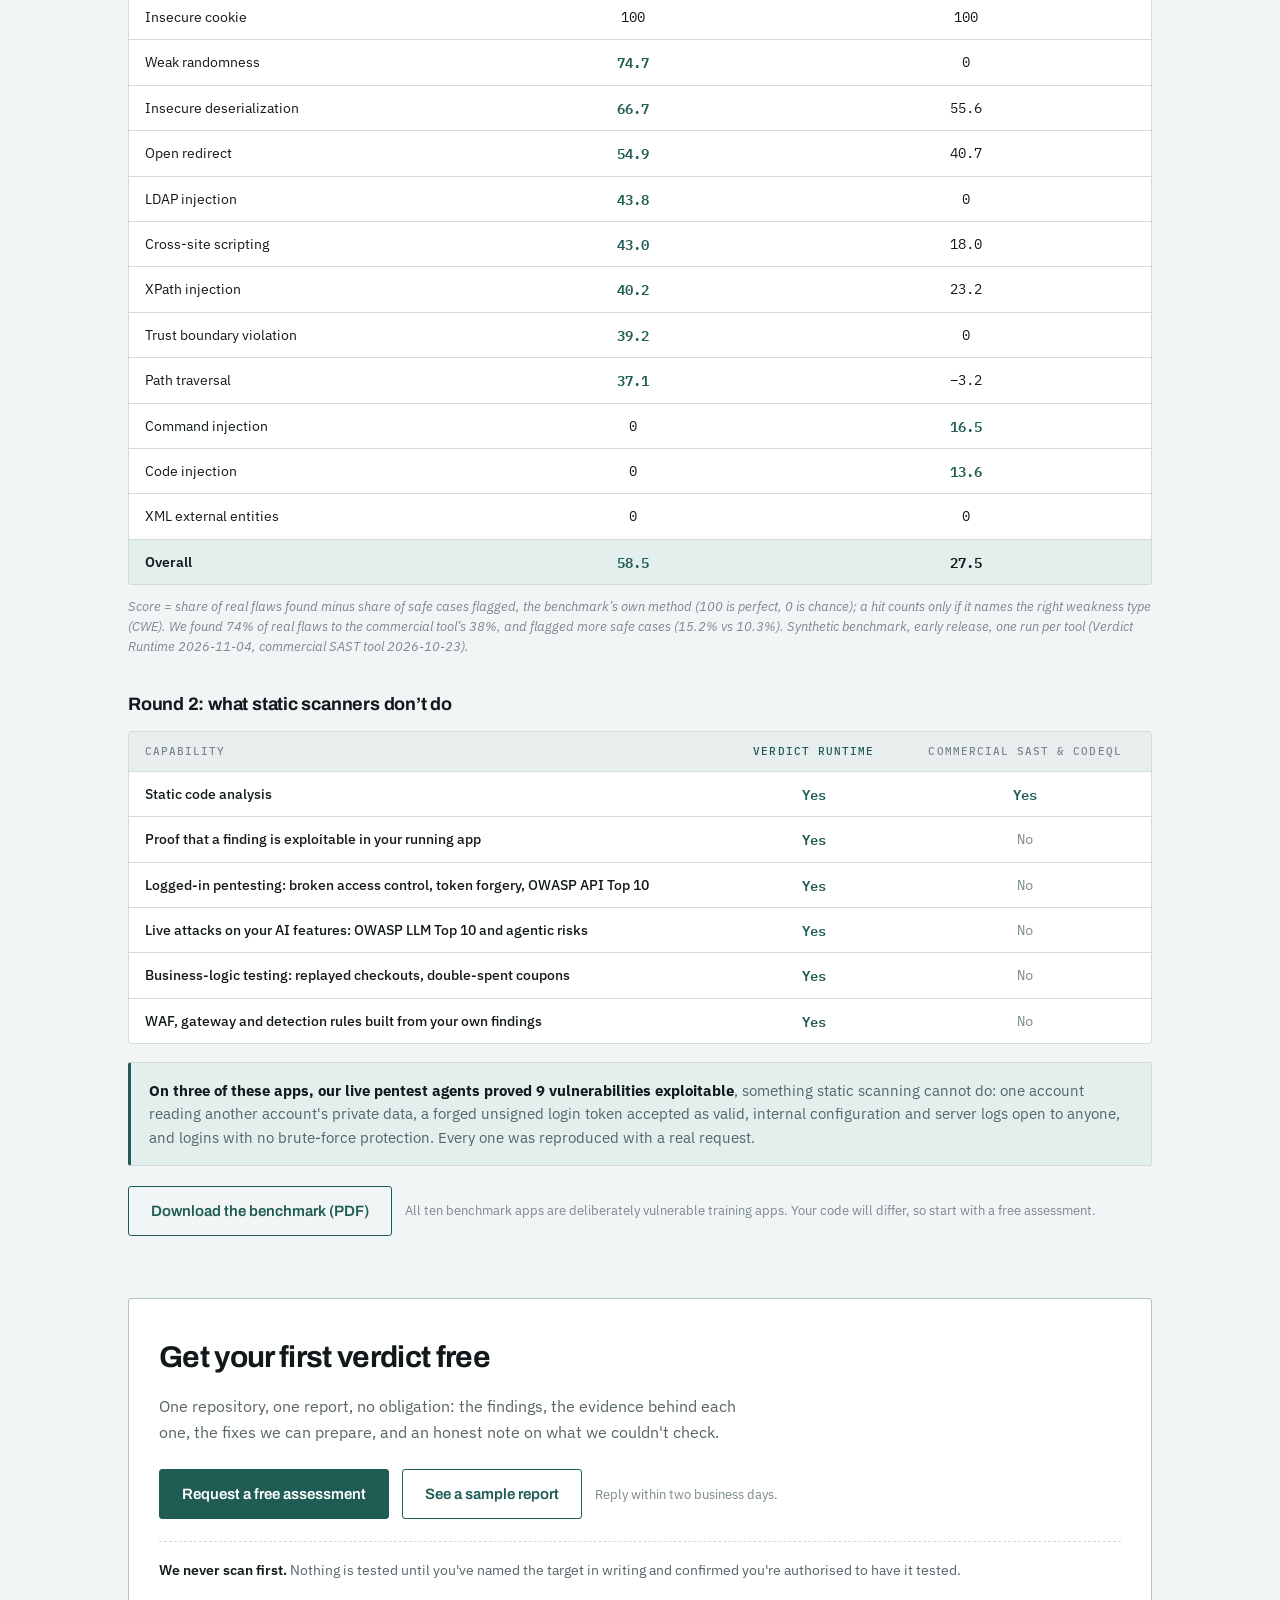
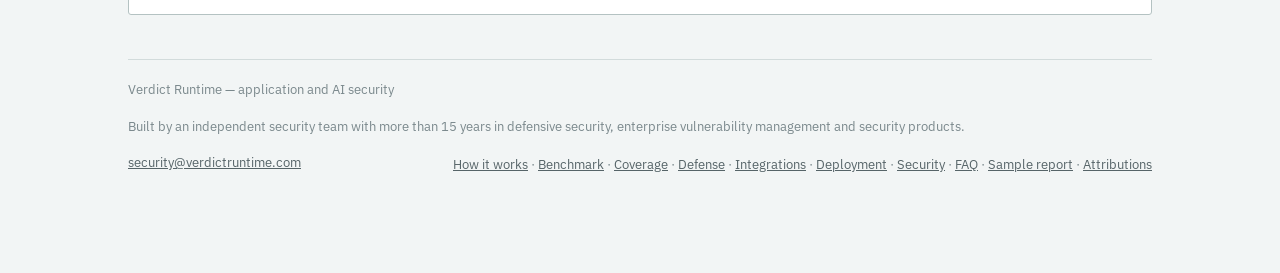
==== commit 6e7fa00c: "Benchmark: keep the anonymised commercial SAST tool, re-measured for the shipping product (92 vs 72 " ====
--- a/benchmark/index.html
+++ b/benchmark/index.html
@@ -3,14 +3,14 @@
 <head>
 <meta charset="utf-8">
 <meta name="viewport" content="width=device-width, initial-scale=1">
-<title>SAST Benchmark vs GitHub CodeQL - Verdict Runtime</title>
-<meta name="description" content="How Verdict Runtime compares with GitHub CodeQL on deliberately vulnerable open-source applications with labelled flaws, scored against each app&#x27;s own answer key.">
+<title>SAST Benchmark vs CodeQL and a Commercial Scanner - Verdict Runtime</title>
+<meta name="description" content="How Verdict Runtime compares with GitHub CodeQL and a leading commercial SAST tool on deliberately vulnerable open-source applications with labelled flaws, scored against each app&#x27;s own answer key.">
 <link rel="canonical" href="https://verdictruntime.com/benchmark/">
 <link rel="icon" href="/favicon.svg" type="image/svg+xml">
 <meta property="og:type" content="website">
 <meta property="og:site_name" content="Verdict Runtime">
-<meta property="og:title" content="SAST Benchmark vs GitHub CodeQL - Verdict Runtime">
-<meta property="og:description" content="How Verdict Runtime compares with GitHub CodeQL on deliberately vulnerable open-source applications with labelled flaws, scored against each app&#x27;s own answer key.">
+<meta property="og:title" content="SAST Benchmark vs CodeQL and a Commercial Scanner - Verdict Runtime">
+<meta property="og:description" content="How Verdict Runtime compares with GitHub CodeQL and a leading commercial SAST tool on deliberately vulnerable open-source applications with labelled flaws, scored against each app&#x27;s own answer key.">
 <meta property="og:url" content="https://verdictruntime.com/benchmark/">
 <meta name="twitter:card" content="summary_large_image">
 <link rel="preconnect" href="https://fonts.googleapis.com">
@@ -43,23 +43,24 @@
 <div class="wrap" id="top">
 
   <div class="hero hero-page">
-    <h1>Verdict Runtime vs GitHub CodeQL</h1>
-    <p class="lede">How Verdict Runtime compares with GitHub CodeQL on deliberately vulnerable open-source applications with labelled flaws, scored against each app&#x27;s own answer key.</p>
+    <h1>Verdict Runtime vs CodeQL and a commercial SAST tool</h1>
+    <p class="lede">How Verdict Runtime compares with GitHub CodeQL and a leading commercial SAST tool on deliberately vulnerable open-source applications with labelled flaws, scored against each app&#x27;s own answer key.</p>
   </div>
 
   <section id="benchmark">
     <div class="sec-head">
       <div class="eyebrow">Benchmark &middot; 2026-11-04</div>
-      <h2>More labelled flaws found than GitHub CodeQL. Then we keep going.</h2>
+      <h2>More labelled flaws found than a leading commercial SAST tool and GitHub CodeQL. Then we keep going.</h2>
       <p>
-        We ran Verdict Runtime head to head against GitHub CodeQL on ten deliberately vulnerable open-source
-        applications across five languages. Each app was scored against an answer key built from its own labels.
-        Static scanning was only the first round.
+        We ran Verdict Runtime head to head against a leading commercial SAST tool and GitHub CodeQL on ten
+        deliberately vulnerable open-source applications across five languages. Each app was scored against an answer
+        key built from its own labels. Static scanning was only the first round.
       </p>
     </div>
 
     <div class="stats stats-tight">
       <div class="stat"><div class="stat-n ok">92</div><div class="stat-l">of 167 labelled flaws found by Verdict Runtime</div></div>
+      <div class="stat"><div class="stat-n">72</div><div class="stat-l">found by a leading commercial SAST tool</div></div>
       <div class="stat"><div class="stat-n">68</div><div class="stat-l">found by GitHub CodeQL</div></div>
       <div class="stat"><div class="stat-n ok">10</div><div class="stat-l">apps across 5 languages</div></div>
     </div>
@@ -72,6 +73,7 @@
         </thead>
         <tbody>
           <tr><td>Verdict Runtime</td><td class="num">167</td><td class="num us">92</td><td class="num us">55%</td></tr>
+          <tr><td>Commercial SAST tool</td><td class="num">167</td><td class="num">72</td><td class="num">43%</td></tr>
           <tr><td>GitHub CodeQL</td><td class="num">167</td><td class="num">68</td><td class="num">41%</td></tr>
         </tbody>
       </table>
@@ -82,11 +84,52 @@
       settings. CodeQL is a trademark of GitHub, Inc.
     </p>
 
+    <h3 class="bench-sub">Round 1b: more real flaws, on a benchmark built to trip scanners up</h3>
+    <p class="caption">
+      Most of this industry-standard Python benchmark is bait: of its 1,230 test cases, 63% are safe code dressed up to
+      look vulnerable. A good scanner finds the real flaws and stays quiet on the rest. That is exactly how it is scored.
+    </p>
+    <div class="stats stats-tight">
+      <div class="stat"><div class="stat-n ok">58.5</div><div class="stat-l">Verdict Runtime benchmark score</div></div>
+      <div class="stat"><div class="stat-n">27.5</div><div class="stat-l">Commercial SAST tool benchmark score</div></div>
+      <div class="stat"><div class="stat-n ok">8 to 2</div><div class="stat-l">vulnerability classes won (4 tied)</div></div>
+    </div>
+    <div class="table-scroll">
+      <table class="bench-table">
+        <thead>
+          <tr><th>Vulnerability class</th><th class="num us-h">Verdict Runtime</th><th class="num">Commercial SAST tool</th></tr>
+        </thead>
+        <tbody>
+          <tr><td>SQL injection</td><td class="num">0</td><td class="num">0</td></tr>
+          <tr><td>Weak hashing</td><td class="num">100</td><td class="num">100</td></tr>
+          <tr><td>Insecure cookie</td><td class="num">100</td><td class="num">100</td></tr>
+          <tr><td>Weak randomness</td><td class="num us">74.7</td><td class="num">0</td></tr>
+          <tr><td>Insecure deserialization</td><td class="num us">66.7</td><td class="num">55.6</td></tr>
+          <tr><td>Open redirect</td><td class="num us">54.9</td><td class="num">40.7</td></tr>
+          <tr><td>LDAP injection</td><td class="num us">43.8</td><td class="num">0</td></tr>
+          <tr><td>Cross-site scripting</td><td class="num us">43.0</td><td class="num">18.0</td></tr>
+          <tr><td>XPath injection</td><td class="num us">40.2</td><td class="num">23.2</td></tr>
+          <tr><td>Trust boundary violation</td><td class="num us">39.2</td><td class="num">0</td></tr>
+          <tr><td>Path traversal</td><td class="num us">37.1</td><td class="num">&minus;3.2</td></tr>
+          <tr><td>Command injection</td><td class="num">0</td><td class="num us">16.5</td></tr>
+          <tr><td>Code injection</td><td class="num">0</td><td class="num us">13.6</td></tr>
+          <tr><td>XML external entities</td><td class="num">0</td><td class="num">0</td></tr>
+          <tr class="total"><td>Overall</td><td class="num us">58.5</td><td class="num">27.5</td></tr>
+        </tbody>
+      </table>
+    </div>
+    <p class="caption">
+      Score = share of real flaws found minus share of safe cases flagged, the benchmark&rsquo;s own method (100 is perfect,
+      0 is chance); a hit counts only if it names the right weakness type (CWE). We found 74% of real flaws to the commercial
+      tool&rsquo;s 38%, and flagged more safe cases (15.2% vs 10.3%). Synthetic benchmark, early release, one run per tool
+      (Verdict Runtime 2026-11-04, commercial SAST tool 2026-10-23).
+    </p>
+
     <h3 class="bench-sub">Round 2: what static scanners don&rsquo;t do</h3>
     <div class="table-scroll">
       <table class="bench-table vs">
         <thead>
-          <tr><th>Capability</th><th class="num us-h">Verdict Runtime</th><th class="num">Static-only scanners</th></tr>
+          <tr><th>Capability</th><th class="num us-h">Verdict Runtime</th><th class="num">Commercial SAST &amp; CodeQL</th></tr>
         </thead>
         <tbody>
           <tr><td class="what">Static code analysis</td><td class="num yes">Yes</td><td class="num yes">Yes</td></tr>
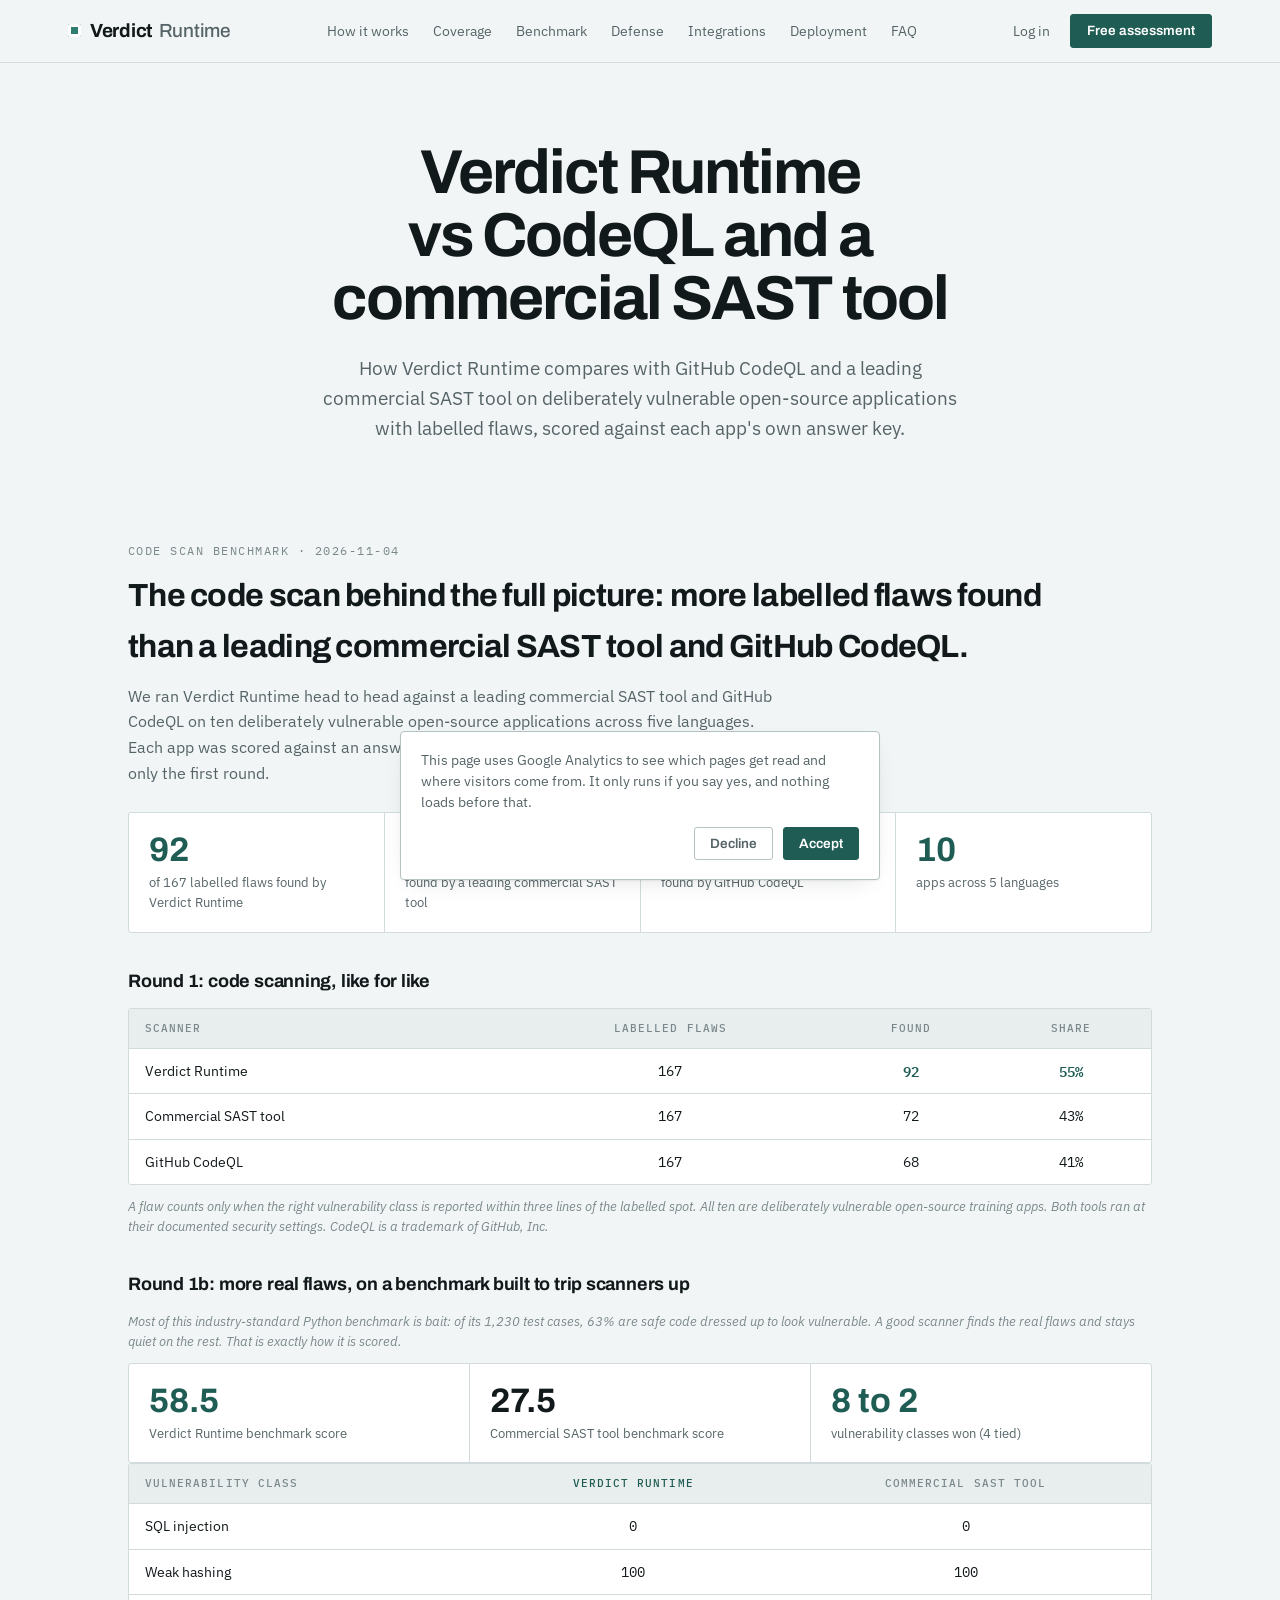
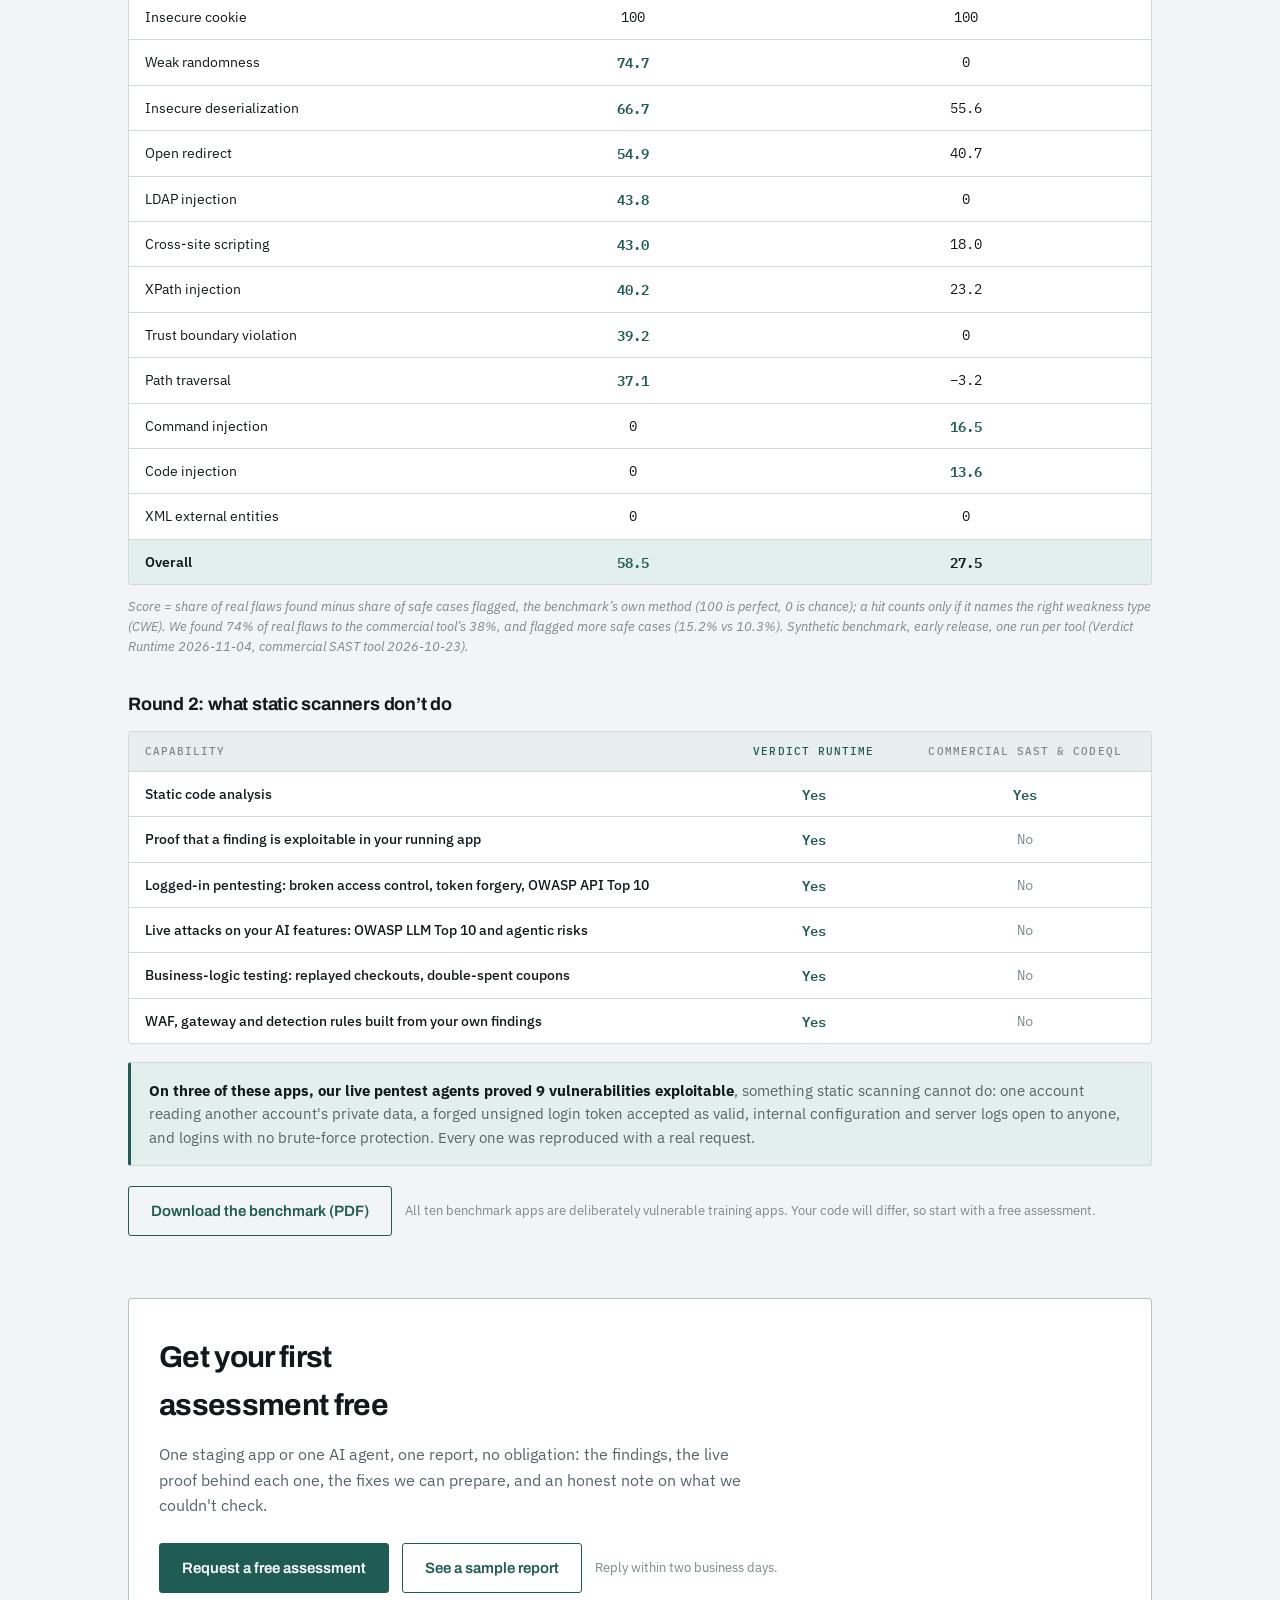
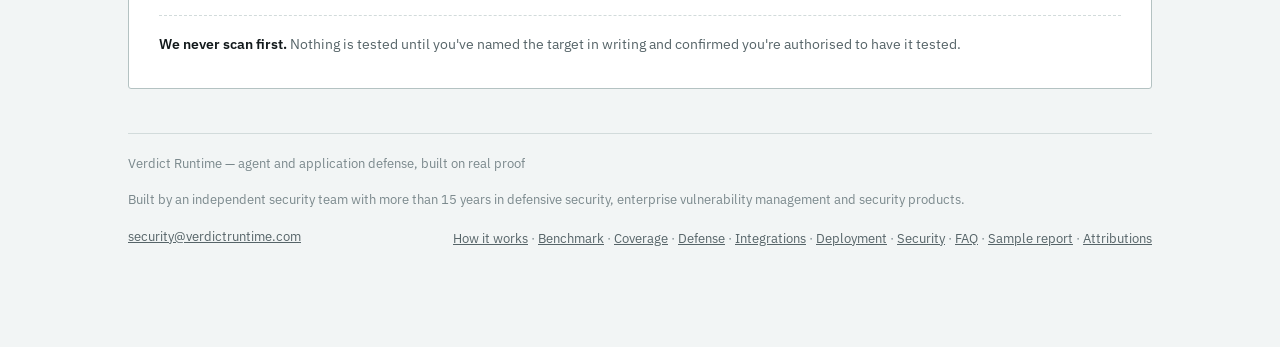
==== commit 46ba14a0: "Reposition: agent and application defense built on real proof; code scan as the full picture Hero, '" ====
--- a/benchmark/index.html
+++ b/benchmark/index.html
@@ -25,9 +25,9 @@
   <div class="topnav-in">
     <a class="wordmark" href="/"><span class="mark"></span><span>Verdict<span class="wordmark-2">Runtime</span></span></a>
     <div class="topnav-links">
-      <a href="/benchmark/">Benchmark</a>
       <a href="/how-it-works/">How it works</a>
       <a href="/coverage/">Coverage</a>
+      <a href="/benchmark/">Benchmark</a>
       <a href="/defense/">Defense</a>
       <a href="/integrations/">Integrations</a>
       <a href="/deployment/">Deployment</a>
@@ -35,7 +35,7 @@
     </div>
     <div class="topnav-actions">
       <a class="topnav-login" href="https://app.verdictruntime.com/">Log in</a>
-      <a class="btn btn-sm" href="mailto:security@verdictruntime.com?subject=Free%20first%20assessment&amp;body=Company%3A%0AWhat%20to%20assess%20(repository%20or%20URL)%3A%0AAre%20you%20authorised%20to%20have%20it%20tested%3F%3A%0A">Free assessment</a>
+      <a class="btn btn-sm" href="mailto:security@verdictruntime.com?subject=Free%20assessment&amp;body=Company%3A%0AWhat%20to%20test%20(app%20or%20API%20URL%2C%20AI%20agent%2C%20repository)%3A%0AIs%20it%20a%20staging%20copy%3F%3A%0AAre%20you%20authorised%20to%20have%20it%20tested%3F%3A%0A">Free assessment</a>
     </div>
   </div>
 </nav>
@@ -49,8 +49,8 @@
 
   <section id="benchmark">
     <div class="sec-head">
-      <div class="eyebrow">Benchmark &middot; 2026-11-04</div>
-      <h2>More labelled flaws found than a leading commercial SAST tool and GitHub CodeQL. Then we keep going.</h2>
+      <div class="eyebrow">Code scan benchmark &middot; 2026-11-04</div>
+      <h2>The code scan behind the full picture: more labelled flaws found than a leading commercial SAST tool and GitHub CodeQL.</h2>
       <p>
         We ran Verdict Runtime head to head against a leading commercial SAST tool and GitHub CodeQL on ten
         deliberately vulnerable open-source applications across five languages. Each app was scored against an answer
@@ -156,13 +156,13 @@
   </section>
 
   <div class="cta">
-    <h2>Get your first verdict free</h2>
+    <h2>Get your first assessment free</h2>
     <p>
-      One repository, one report, no obligation: the findings, the evidence behind each one, the
-      fixes we can prepare, and an honest note on what we couldn't check.
+      One staging app or one AI agent, one report, no obligation: the findings, the live proof
+      behind each one, the fixes we can prepare, and an honest note on what we couldn't check.
     </p>
     <div class="cta-row">
-      <a class="btn" href="mailto:security@verdictruntime.com?subject=Free%20first%20assessment&amp;body=Company%3A%0AWhat%20to%20assess%20(repository%20or%20URL)%3A%0AAre%20you%20authorised%20to%20have%20it%20tested%3F%3A%0A">Request a free assessment</a>
+      <a class="btn" href="mailto:security@verdictruntime.com?subject=Free%20assessment&amp;body=Company%3A%0AWhat%20to%20test%20(app%20or%20API%20URL%2C%20AI%20agent%2C%20repository)%3A%0AIs%20it%20a%20staging%20copy%3F%3A%0AAre%20you%20authorised%20to%20have%20it%20tested%3F%3A%0A">Request a free assessment</a>
       <a class="btn btn-ghost" href="/sample-report.html">See a sample report</a>
       <span class="btn-note">Reply within two business days.</span>
     </div>
@@ -174,7 +174,7 @@
 
 
   <footer>
-    <div>Verdict Runtime &mdash; application and AI security</div>
+    <div>Verdict Runtime &mdash; agent and application defense, built on real proof</div>
     <div>Built by an independent security team with more than 15 years in defensive security, enterprise vulnerability management and security products.</div>
     <div><a href="mailto:security@verdictruntime.com">security@verdictruntime.com</a></div>
     <div class="footer-links"><a href="/how-it-works/">How it works</a> &middot; <a href="/benchmark/">Benchmark</a> &middot; <a href="/coverage/">Coverage</a> &middot; <a href="/defense/">Defense</a> &middot; <a href="/integrations/">Integrations</a> &middot; <a href="/deployment/">Deployment</a> &middot; <a href="/security/">Security</a> &middot; <a href="/faq/">FAQ</a> &middot; <a href="/sample-report.html">Sample report</a> &middot; <a href="/attributions/">Attributions</a></div>
--- a/styles.css
+++ b/styles.css
@@ -708,3 +708,7 @@
 /* ---------- integrations: workflow video ---------- */
 .wf-video { margin: 0 0 40px; }
 .wf-video .caption { text-align: center; }
+.agent-def { margin-top: 44px; }
+.agent-def > h3 { font-family: Archivo, "IBM Plex Sans", sans-serif; font-size: 22px; margin: 0 0 10px; }
+.agent-def > p { max-width: 760px; margin: 0 0 24px; color: var(--text-muted); }
+.agent-guard > .flow-note { margin: 18px 0 0; max-width: 760px; }
